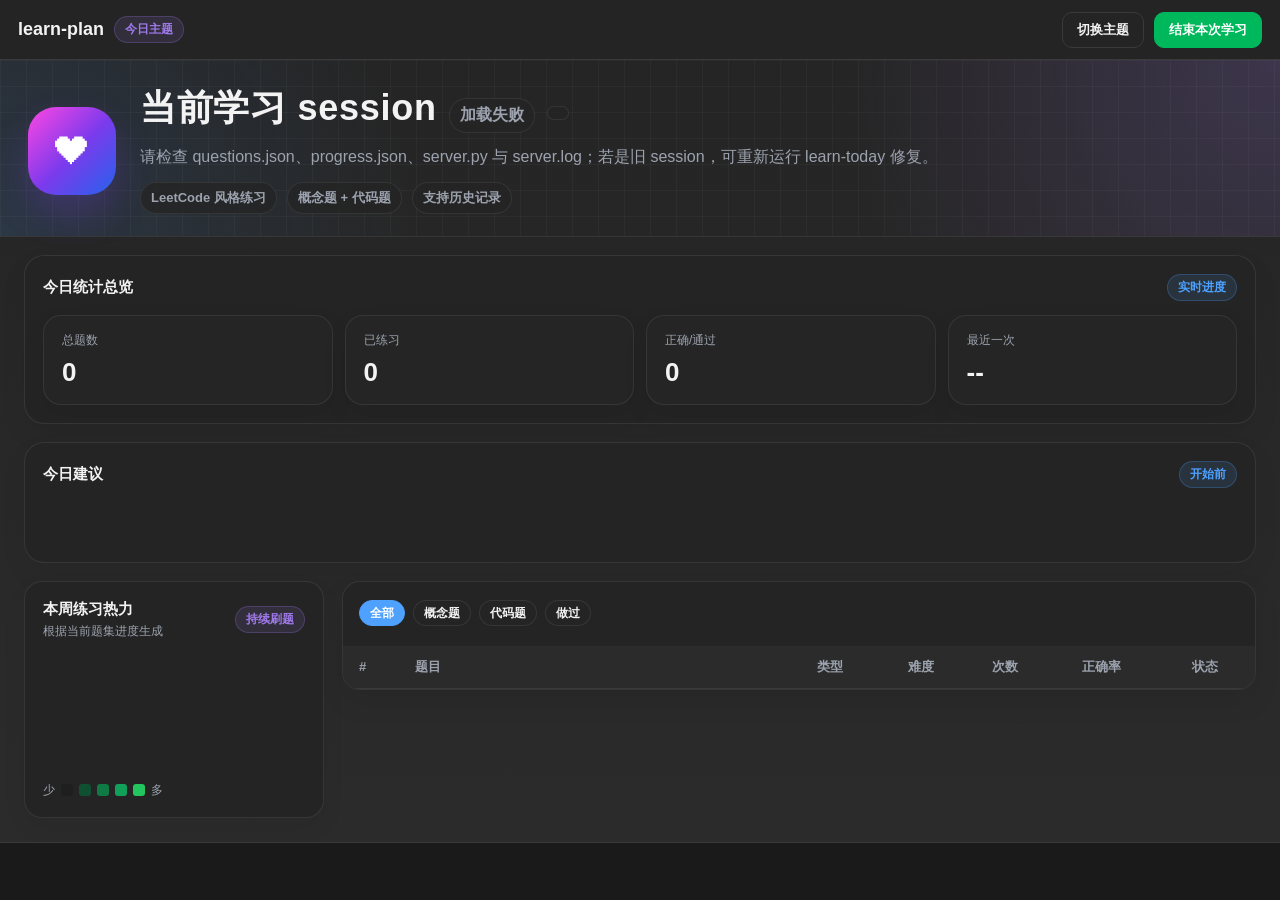
==== learn-plan/templates/题集模板.html @ 3961b4cf "Restructure the repository into a complete multi-skill Claude Code workflow. Bundle the wrapper skil" ====
<!DOCTYPE html>
<html lang="zh-CN">
<head>
  <meta charset="UTF-8" />
  <meta name="viewport" content="width=device-width, initial-scale=1.0" />
  <title>题集</title>
  <style>
    :root {
      --bg: #1a1a1a;
      --surface: #242424;
      --surface-2: #2c2c2c;
      --surface-3: #1f1f1f;
      --border: #3a3a3a;
      --text: #f3f3f3;
      --muted: #9ca3af;
      --green: #00b85c;
      --red: #ff5f56;
      --orange: #ffb020;
      --blue: #4ea1ff;
      --purple: #9f7aea;
      --shadow: 0 12px 32px rgba(0,0,0,.35);
      --mono-bg: #1e1e1e;
      --mono-fg: #e5e7eb;
      --code-keyword: #c586c0;
      --code-func: #dcdcaa;
      --code-name: #9cdcfe;
      --code-string: #ce9178;
      --code-comment: #6a9955;
      --code-number: #b5cea8;
      --code-operator: #d4d4d4;
      --code-line: #858585;
    }

    body.light {
      --bg: #f7f1df;
      --surface: #fffaf0;
      --surface-2: #fdf7e8;
      --surface-3: #f5edd8;
      --border: #decfa7;
      --text: #2b2b2b;
      --muted: #7c7668;
      --green: #0f9d58;
      --red: #d84a3a;
      --orange: #c98500;
      --blue: #2563eb;
      --purple: #7c3aed;
      --shadow: 0 12px 28px rgba(76, 61, 30, .12);
      --mono-bg: #fffdf6;
      --mono-fg: #2d2d2d;
      --code-keyword: #7c3aed;
      --code-func: #b45309;
      --code-name: #2563eb;
      --code-string: #b45309;
      --code-comment: #6b7280;
      --code-number: #047857;
      --code-operator: #374151;
      --code-line: #9ca3af;
    }

    * { box-sizing: border-box; }
    html, body { height: 100%; }
    body {
      margin: 0;
      font-family: Inter, -apple-system, BlinkMacSystemFont, "Segoe UI", Roboto, "PingFang SC", "Microsoft YaHei", sans-serif;
      background: var(--bg);
      color: var(--text);
    }

    .hidden { display: none !important; }
    .muted { color: var(--muted); }
    .strong { font-weight: 800; }

    .topbar {
      height: 60px;
      display: flex;
      align-items: center;
      justify-content: space-between;
      gap: 12px;
      padding: 0 18px;
      background: var(--surface);
      border-bottom: 1px solid var(--border);
      position: sticky;
      top: 0;
      z-index: 20;
    }

    .top-left, .top-right { display: flex; align-items: center; gap: 10px; }
    .brand { font-size: 18px; font-weight: 800; }

    .btn {
      border: 1px solid var(--border);
      background: var(--surface-2);
      color: var(--text);
      border-radius: 10px;
      padding: 8px 14px;
      cursor: pointer;
      font-weight: 700;
      transition: .2s ease;
    }
    .btn:hover { transform: translateY(-1px); }
    .btn.primary { background: var(--green); border-color: var(--green); color: #fff; }
    .btn.ghost { background: transparent; }
    .btn.small { padding: 6px 10px; font-size: 12px; }

    .badge {
      display: inline-flex;
      align-items: center;
      gap: 6px;
      padding: 4px 10px;
      border-radius: 999px;
      font-size: 12px;
      font-weight: 700;
      border: 1px solid transparent;
      white-space: nowrap;
    }
    .badge.green { background: rgba(0,184,92,.12); color: var(--green); border-color: rgba(0,184,92,.25); }
    .badge.red { background: rgba(255,95,86,.12); color: var(--red); border-color: rgba(255,95,86,.25); }
    .badge.orange { background: rgba(255,176,32,.12); color: var(--orange); border-color: rgba(255,176,32,.25); }
    .badge.blue { background: rgba(78,161,255,.12); color: var(--blue); border-color: rgba(78,161,255,.25); }
    .badge.purple { background: rgba(159,122,234,.12); color: var(--purple); border-color: rgba(159,122,234,.25); }

    #app {
      height: calc(100% - 60px);
      min-height: 720px;
    }

    .page {
      height: 100%;
      display: none;
    }
    .page.active { display: block; }

    .dashboard-layout {
      display: grid;
      grid-template-columns: 340px 1fr;
      height: 100%;
    }

    .sidebar {
      border-right: 1px solid var(--border);
      background: var(--surface-2);
      display: flex;
      flex-direction: column;
      min-height: 0;
      height: 100%;
      overflow: hidden;
    }

    .sidebar-head {
      padding: 14px;
      border-bottom: 1px solid var(--border);
      display: grid;
      gap: 10px;
      flex-shrink: 0;
    }

    .sidebar-actions {
      display: flex;
      gap: 8px;
      flex-wrap: wrap;
      align-items: center;
    }

    .sidebar-home-btn {
      width: 100%;
      justify-content: center;
      border-radius: 12px;
      padding: 10px 14px;
    }


    .topic-title {
      font-size: 20px;
      font-weight: 800;
      margin: 0;
    }

    .filter-row {
      display: flex;
      flex-wrap: wrap;
      gap: 8px;
    }

    .mini-chip {
      padding: 6px 10px;
      border-radius: 999px;
      border: 1px solid color-mix(in srgb, var(--border) 88%, transparent);
      background: color-mix(in srgb, var(--surface) 94%, var(--surface-2) 6%);
      color: var(--text);
      font-size: 12px;
      font-weight: 700;
      cursor: pointer;
      display: inline-flex;
      align-items: center;
      justify-content: center;
      line-height: 1;
      white-space: nowrap;
    }

    .mini-chip.active {
      background: var(--blue);
      border-color: var(--blue);
      color: #fff;
    }

    .mini-chip.diff-easy {
      background: rgba(0,184,92,.12);
      border-color: rgba(0,184,92,.25);
      color: var(--green);
    }

    .mini-chip.diff-medium {
      background: rgba(255,176,32,.12);
      border-color: rgba(255,176,32,.25);
      color: var(--orange);
    }

    .mini-chip.diff-hard {
      background: rgba(255,95,86,.12);
      border-color: rgba(255,95,86,.25);
      color: var(--red);
    }

    .mini-chip.tag-neutral {
      background: color-mix(in srgb, var(--surface-2) 90%, transparent);
      border-color: color-mix(in srgb, var(--border) 82%, transparent);
      color: var(--muted);
    }

    .mini-chip.tag-accent {
      background: rgba(159,122,234,.12);
      border-color: rgba(159,122,234,.24);
      color: var(--purple);
    }

    .question-list {
      flex: 1 1 auto;
      min-height: 0;
      overflow: auto;
      padding: 10px;
      display: flex;
      flex-direction: column;
      gap: 8px;
      overscroll-behavior: contain;
    }

    .q-item {
      padding: 12px;
      border-radius: 14px;
      border: 1px solid var(--border);
      background: var(--surface);
      display: grid;
      gap: 8px;
      cursor: pointer;
    }

    .q-item.active {
      outline: 2px solid rgba(78,161,255,.35);
      border-color: rgba(78,161,255,.35);
    }

    .q-top {
      display: flex;
      justify-content: space-between;
      gap: 10px;
      align-items: center;
    }

    .q-title { font-size: 14px; font-weight: 800; }
    .q-meta { display: flex; flex-wrap: wrap; gap: 8px; color: var(--muted); font-size: 12px; }
    .q-tags { display: flex; gap: 6px; flex-wrap: wrap; }

    .dashboard-main {
      display: flex;
      flex-direction: column;
      min-width: 0;
      min-height: 0;
      overflow: auto;
      background: var(--surface-3);
    }

    .summary-banner {
      padding: 0;
      border-bottom: 1px solid var(--border);
      background: linear-gradient(180deg, color-mix(in srgb, var(--surface) 92%, var(--surface-2) 8%) 0%, color-mix(in srgb, var(--surface-2) 96%, transparent) 100%);
      overflow: hidden;
    }

    .hero-banner {
      padding: 28px 28px 22px;
      display: flex;
      align-items: center;
      gap: 24px;
      background-image:
        linear-gradient(rgba(255,255,255,0.03) 1px, transparent 1px),
        linear-gradient(90deg, rgba(255,255,255,0.03) 1px, transparent 1px),
        radial-gradient(circle at top right, rgba(159,122,234,.20), transparent 34%),
        radial-gradient(circle at bottom left, rgba(78,161,255,.14), transparent 32%);
      background-size: 26px 26px, 26px 26px, auto, auto;
      border-bottom: 1px solid color-mix(in srgb, var(--border) 82%, transparent);
    }

    .hero-icon {
      width: 88px;
      height: 88px;
      border-radius: 28px;
      display: grid;
      place-items: center;
      flex-shrink: 0;
      font-size: 34px;
      color: #fff;
      background: linear-gradient(135deg, #ff47e2 0%, #7c3aed 52%, #2563eb 100%);
      box-shadow: 0 18px 36px rgba(124,58,237,.24);
    }

    .hero-copy {
      flex: 1;
      min-width: 0;
      display: grid;
      gap: 10px;
    }

    .hero-heading-row {
      display: flex;
      align-items: baseline;
      gap: 12px;
      flex-wrap: wrap;
    }

    .hero-heading-row h2 {
      margin: 0;
      font-size: clamp(28px, 3vw, 36px);
      line-height: 1.12;
      letter-spacing: .02em;
    }

    .hero-meta {
      display: flex;
      flex-wrap: wrap;
      gap: 10px;
      align-items: center;
      color: var(--muted);
      font-size: 13px;
    }

    .hero-meta-pill {
      display: inline-flex;
      align-items: center;
      gap: 6px;
      padding: 6px 10px;
      border-radius: 999px;
      background: color-mix(in srgb, var(--surface) 78%, transparent);
      border: 1px solid color-mix(in srgb, var(--border) 78%, transparent);
      color: var(--muted);
      font-weight: 700;
    }

    .hero-subtitle {
      margin: 0;
      color: var(--muted);
      line-height: 1.8;
      max-width: 860px;
    }

    .summary-stats-shell {
      margin: 18px 24px 0;
      border: 1px solid color-mix(in srgb, var(--border) 88%, transparent);
      border-radius: 20px;
      background: color-mix(in srgb, var(--surface) 95%, var(--surface-2) 5%);
      padding: 18px;
      box-shadow: 0 12px 28px rgba(0,0,0,.06);
    }

    .summary-shell-title {
      display: flex;
      justify-content: space-between;
      align-items: center;
      gap: 10px;
      margin-bottom: 14px;
    }

    .summary-stats {
      display: grid;
      grid-template-columns: repeat(4, minmax(150px, 1fr));
      gap: 12px;
      padding: 0;
    }

    .dashboard-advice-row {
      margin: 18px 24px 0;
      border: 1px solid color-mix(in srgb, var(--border) 88%, transparent);
      border-radius: 20px;
      background: color-mix(in srgb, var(--surface) 95%, var(--surface-2) 5%);
      padding: 18px;
      box-shadow: 0 12px 28px rgba(0,0,0,.06);
      display: grid;
      gap: 12px;
    }

    .summary-card {
      min-width: 0;
      padding: 16px 18px;
      border-radius: 18px;
      border: 1px solid color-mix(in srgb, var(--border) 85%, transparent);
      background: color-mix(in srgb, var(--surface) 88%, var(--surface-2) 12%);
      box-shadow: 0 10px 24px rgba(0,0,0,.08);
    }

    .summary-card .label { color: var(--muted); font-size: 12px; }
    .summary-card .num { font-size: 26px; font-weight: 900; margin-top: 8px; }

    .dashboard-bottom {
      display: grid;
      grid-template-columns: minmax(240px, 300px) minmax(0, 1fr);
      gap: 18px;
      padding: 18px 24px 24px;
      min-height: 0;
      flex: 1;
      align-items: start;
    }

    .dashboard-side-panel {
      display: grid;
      gap: 16px;
      align-content: start;
      min-height: 0;
      position: sticky;
      top: 18px;
    }

    .dashboard-heat-card,
    .dashboard-note-card {
      border: 1px solid color-mix(in srgb, var(--border) 88%, transparent);
      border-radius: 18px;
      background: color-mix(in srgb, var(--surface) 94%, var(--surface-2) 6%);
      padding: 18px;
      box-shadow: 0 10px 24px rgba(0,0,0,.06);
    }

    .heat-card-head {
      display: flex;
      justify-content: space-between;
      align-items: center;
      gap: 10px;
      margin-bottom: 14px;
    }

    .heat-card-title {
      font-size: 15px;
      font-weight: 800;
      margin: 0;
    }

    .heatmap-grid {
      display: grid;
      grid-template-rows: repeat(7, 12px);
      grid-auto-flow: column;
      gap: 5px;
      justify-content: start;
    }

    .heat-cell {
      width: 12px;
      height: 12px;
      border-radius: 3px;
      background: color-mix(in srgb, var(--surface-3) 92%, transparent);
    }

    .heat-cell.l1 { background: #114f33; }
    .heat-cell.l2 { background: #0f7a43; }
    .heat-cell.l3 { background: #11a05a; }
    .heat-cell.l4 { background: #22c55e; }

    .heatmap-legend {
      display: flex;
      align-items: center;
      gap: 6px;
      color: var(--muted);
      font-size: 12px;
      margin-top: 14px;
      flex-wrap: wrap;
    }

    .dashboard-note-card ul {
      margin: 0;
      padding-left: 18px;
      display: grid;
      gap: 8px;
      color: color-mix(in srgb, var(--text) 92%, var(--muted));
      line-height: 1.7;
    }

    .dashboard-table-wrap {
      border: 1px solid color-mix(in srgb, var(--border) 88%, transparent);
      border-radius: 18px;
      overflow: auto;
      background: color-mix(in srgb, var(--surface) 96%, var(--surface-2) 4%);
      box-shadow: 0 12px 28px rgba(0,0,0,.08);
      min-height: 0;
      max-height: 100%;
    }

    .dashboard-table {
      width: 100%;
      border-collapse: collapse;
      min-width: 760px;
    }

    .dashboard-table thead tr {
      border-bottom: 1px solid var(--border);
      background: color-mix(in srgb, var(--surface-2) 94%, transparent);
      position: sticky;
      top: 0;
      z-index: 1;
    }

    .dashboard-table th {
      text-align: left;
      padding: 12px 16px;
      font-weight: 700;
      color: var(--muted);
      font-size: 13px;
      white-space: nowrap;
    }

    .dashboard-table td {
      padding: 14px 16px;
      border-bottom: 1px solid color-mix(in srgb, var(--border) 88%, transparent);
      vertical-align: middle;
    }

    .dashboard-table tr:last-child td {
      border-bottom: none;
    }

    .dashboard-table .col-center {
      text-align: center;
    }

    .dashboard-title-cell {
      display: grid;
      gap: 6px;
      min-width: 0;
    }

    .dashboard-title-main {
      font-weight: 700;
      overflow: hidden;
      text-overflow: ellipsis;
      white-space: nowrap;
    }

    .dashboard-title-sub {
      color: var(--muted);
      font-size: 12px;
      overflow: hidden;
      text-overflow: ellipsis;
      white-space: nowrap;
    }

    .welcome-panel {
      display: none;
    }

    .panel {
      border: 1px solid var(--border);
      border-radius: 18px;
      background: var(--surface);
      padding: 18px;
      overflow: auto;
    }

    .panel h3 { margin-top: 0; }

    .problem-page {
      display: grid;
      grid-template-columns: 320px 1fr;
      height: 100%;
      min-height: 0;
      overflow: hidden;
    }

    .problem-main {
      display: flex;
      flex-direction: column;
      min-width: 0;
      min-height: 0;
      overflow: auto;
      background: linear-gradient(180deg, color-mix(in srgb, var(--surface-3) 88%, var(--surface) 12%) 0%, var(--surface-3) 100%);
    }

    .problem-topbar {
      display: flex;
      justify-content: space-between;
      align-items: center;
      gap: 16px;
      padding: 12px 18px 0;
      background: color-mix(in srgb, var(--surface-2) 94%, transparent);
      border-bottom: 1px solid var(--border);
      position: sticky;
      top: 0;
      z-index: 16;
      backdrop-filter: blur(10px);
    }

    .problem-topbar .tabs {
      flex: 1;
      padding: 0;
      border-bottom: none;
      background: transparent;
      gap: 8px;
    }

    .page-back-btn {
      display: none;
      align-items: center;
      gap: 6px;
      white-space: nowrap;
      margin-bottom: 10px;
      border-radius: 12px;
      padding: 9px 14px;
    }

    .tabs {
      display: flex;
      gap: 8px;
      padding: 10px 12px 0;
      background: var(--surface-2);
      border-bottom: 1px solid var(--border);
    }

    .tab {
      padding: 10px 14px;
      border-top-left-radius: 12px;
      border-top-right-radius: 12px;
      color: var(--muted);
      cursor: pointer;
      font-weight: 700;
      transition: color .18s ease, background .18s ease, border-color .18s ease;
    }

    .tab.active {
      background: var(--surface);
      color: var(--text);
      border: 1px solid var(--border);
      border-bottom-color: transparent;
    }

    .problem-header {
      padding: 14px 18px;
      border-bottom: 1px solid var(--border);
      background: color-mix(in srgb, var(--surface-2) 94%, transparent);
      box-shadow: inset 0 -1px 0 rgba(255,255,255,.02);
      position: sticky;
      top: 58px;
      z-index: 12;
      overflow: hidden;
    }

    .problem-header::after {
      content: '';
      position: absolute;
      inset: auto -120px -120px auto;
      width: 260px;
      height: 260px;
      border-radius: 50%;
      background: radial-gradient(circle, color-mix(in srgb, var(--blue) 18%, transparent) 0%, transparent 68%);
      pointer-events: none;
    }

    .problem-header h2 {
      margin: 0 0 10px;
      font-size: clamp(24px, 2vw, 30px);
      line-height: 1.28;
      overflow-wrap: anywhere;
    }

    .problem-header p,
    .problem-header li { color: color-mix(in srgb, var(--text) 88%, var(--muted)); line-height: 1.75; }

    .problem-split {
      display: grid;
      grid-template-columns: minmax(420px, 1.18fr) minmax(320px, .82fr);
      min-height: 0;
      flex: 0 0 auto;
      background: transparent;
      gap: 0;
      align-items: start;
    }

    .problem-left {
      border-right: 1px solid var(--border);
      background: color-mix(in srgb, var(--surface) 96%, var(--surface-2) 4%);
      padding: 0;
      overflow: visible;
      min-width: 0;
    }

    .problem-left-scroll {
      padding: 26px clamp(20px, 2.2vw, 30px) 32px;
      max-width: 880px;
      margin: 0 auto;
    }

    .problem-right {
      display: flex;
      flex-direction: column;
      background: var(--mono-bg);
      min-width: 0;
      min-height: 0;
      border-left: 1px solid color-mix(in srgb, var(--border) 75%, transparent);
      overflow: hidden;
      align-self: start;
    }

    .problem-title-block {
      display: grid;
      gap: 12px;
      margin-bottom: 24px;
    }

    .problem-title-meta {
      display: flex;
      flex-wrap: wrap;
      gap: 8px;
      align-items: center;
      color: var(--muted);
      font-size: 13px;
    }

    .problem-inline-stats {
      display: flex;
      flex-wrap: wrap;
      gap: 10px;
      margin-top: 4px;
      position: relative;
      z-index: 1;
    }

    .problem-inline-actions {
      display: flex;
      gap: 8px;
      flex-wrap: wrap;
      justify-content: flex-end;
      position: relative;
      z-index: 1;
    }

    .problem-header-layout {
      display: grid;
      grid-template-columns: minmax(0, 1fr) auto;
      gap: 16px;
      align-items: flex-start;
      position: relative;
      z-index: 1;
    }

    .problem-header-main {
      min-width: 0;
      display: grid;
      gap: 10px;
    }

    .problem-header-side {
      display: grid;
      gap: 12px;
      justify-items: end;
    }

    .problem-inline-stat {
      border: 1px solid color-mix(in srgb, var(--border) 84%, transparent);
      border-radius: 999px;
      padding: 8px 13px;
      background: color-mix(in srgb, var(--surface) 86%, var(--surface-2) 14%);
      color: var(--muted);
      font-size: 12px;
      font-weight: 700;
      box-shadow: 0 8px 18px rgba(0,0,0,.07);
      backdrop-filter: blur(6px);
    }

    .problem-panel-tabs {
      display: flex;
      gap: 10px;
      margin-bottom: 18px;
      padding-bottom: 12px;
      border-bottom: 1px solid color-mix(in srgb, var(--border) 80%, transparent);
      position: sticky;
      top: 0;
      z-index: 5;
      background: color-mix(in srgb, var(--surface) 96%, transparent);
      backdrop-filter: blur(8px);
    }

    .problem-panel-tab {
      border: 1px solid var(--border);
      background: transparent;
      color: var(--muted);
      border-radius: 999px;
      padding: 8px 12px;
      cursor: pointer;
      font-weight: 700;
      transition: all .18s ease;
    }

    .problem-panel-tab.active {
      color: var(--text);
      border-color: color-mix(in srgb, var(--blue) 70%, var(--border) 30%);
      background: color-mix(in srgb, var(--blue) 10%, transparent);
    }

    .problem-section-title {
      font-size: 12px;
      font-weight: 800;
      color: var(--muted);
      letter-spacing: .08em;
      text-transform: uppercase;
      margin-bottom: 10px;
    }

    .problem-content-block {
      margin-bottom: 18px;
      line-height: 1.8;
      color: color-mix(in srgb, var(--text) 90%, var(--muted));
      font-size: 15px;
    }

    .problem-body-copy {
      line-height: 1.9;
      color: color-mix(in srgb, var(--text) 94%, var(--muted));
      font-size: 15px;
      margin-bottom: 22px;
    }

    .problem-card-soft,
    .example-block {
      border: 1px solid color-mix(in srgb, var(--border) 88%, transparent);
      border-radius: 20px;
      background: linear-gradient(180deg, color-mix(in srgb, var(--surface-2) 92%, transparent) 0%, color-mix(in srgb, var(--surface) 94%, var(--surface-2) 6%) 100%);
      padding: 16px 18px;
      margin-bottom: 14px;
      box-shadow: 0 16px 34px rgba(0,0,0,.08);
    }

    .signature-box {
      font-family: ui-monospace, SFMono-Regular, Menlo, Monaco, Consolas, monospace;
      font-size: 14px;
      padding: 13px 15px;
      border-radius: 14px;
      background: color-mix(in srgb, var(--mono-bg) 94%, var(--surface) 6%);
      border: 1px solid var(--border);
      color: var(--mono-fg);
      overflow: auto;
      white-space: pre-wrap;
      word-break: break-word;
      margin-bottom: 18px;
    }

    .editor-toolbar {
      min-height: 58px;
      display: flex;
      align-items: center;
      justify-content: space-between;
      padding: 0 18px;
      border-bottom: 1px solid var(--border);
      background: linear-gradient(180deg, color-mix(in srgb, var(--surface-3) 86%, var(--mono-bg) 14%) 0%, color-mix(in srgb, var(--mono-bg) 96%, transparent) 100%);
      gap: 12px;
      box-shadow: inset 0 -1px 0 rgba(255,255,255,.02);
    }

    .editor-shell {
      flex: 1;
      min-height: 0;
      overflow: hidden;
      position: relative;
      background: linear-gradient(180deg, color-mix(in srgb, var(--mono-bg) 98%, transparent) 0%, color-mix(in srgb, var(--surface) 10%, var(--mono-bg) 90%) 100%);
    }

    .editor-grid {
      display: grid;
      grid-template-columns: 1fr;
      min-height: 100%;
      height: 100%;
      font-family: ui-monospace, SFMono-Regular, Menlo, Monaco, Consolas, monospace;
      font-size: 15px;
      line-height: 1.7;
    }

    .editor-code-wrap {
      position: relative;
      min-width: 0;
      min-height: 100%;
      height: 100%;
      overflow: hidden;
      border-radius: 0 0 18px 18px;
      box-shadow: inset 0 1px 0 rgba(255,255,255,.02);
    }

    .editor-code-wrap .monaco-editor,
    .editor-code-wrap .overflow-guard,
    .editor-code-wrap .margin,
    .editor-code-wrap .monaco-scrollable-element {
      border-radius: 0 0 18px 18px;
    }

    .editor-monaco {
      width: 100%;
      height: 100%;
      min-height: clamp(460px, 56vh, 780px);
      border-radius: 0 0 18px 18px;
    }

    .legacy-line-numbers {
      padding: 18px 8px 18px 0;
      text-align: right;
      color: var(--code-line);
      border-right: 1px solid var(--border);
      background: color-mix(in srgb, var(--mono-bg) 96%, #000 4%);
      user-select: none;
      white-space: pre;
    }

    .editor-highlight {
      position: absolute;
      inset: 0;
      margin: 0;
      padding: 18px 16px 24px;
      overflow: auto;
      pointer-events: none;
      white-space: pre-wrap;
      word-break: break-word;
      font-family: inherit;
      font-size: inherit;
      line-height: 1.65;
      color: var(--mono-fg);
      background: transparent;
    }

    .editor-highlight .kw { color: var(--code-keyword); }
    .editor-highlight .fn { color: var(--code-func); }
    .editor-highlight .str { color: var(--code-string); }
    .editor-highlight .comment { color: var(--code-comment); }
    .editor-highlight .num { color: var(--code-number); }

    .editor-textarea {
      position: relative;
      z-index: 1;
      background: transparent;
      border: none;
      outline: none;
      resize: none;
      width: 100%;
      height: 100%;
      min-height: clamp(460px, 56vh, 780px);
      font-family: inherit;
      font-size: inherit;
      color: var(--mono-fg);
      caret-color: var(--mono-fg);
      line-height: 1.65;
      padding: 18px 16px 24px;
      tab-size: 4;
    }

    .editor-textarea::selection {
      background: rgba(78,161,255,.28);
    }

    .workspace-bottom-panel {
      border-top: 1px solid var(--border);
      background: linear-gradient(180deg, color-mix(in srgb, var(--surface-3) 94%, var(--surface) 6%) 0%, color-mix(in srgb, var(--surface) 92%, var(--surface-2) 8%) 100%);
      min-height: 220px;
      display: flex;
      flex-direction: column;
    }

    .workspace-status-bar {
      display: flex;
      justify-content: space-between;
      align-items: center;
      gap: 12px;
      padding: 12px 18px;
      border-bottom: 1px solid var(--border);
      background: color-mix(in srgb, var(--surface-3) 84%, var(--surface) 16%);
      backdrop-filter: blur(6px);
    }

    .result-panel {
      min-height: 180px;
      display: grid;
      grid-template-columns: 1fr;
      background: transparent;
      flex: 1;
    }

    .result-col {
      padding: 18px 18px 20px;
      overflow: auto;
      border-right: none;
    }

    .console-block {
      border: 1px solid color-mix(in srgb, var(--border) 88%, transparent);
      border-radius: 18px;
      background: linear-gradient(180deg, color-mix(in srgb, var(--mono-bg) 94%, transparent) 0%, color-mix(in srgb, var(--surface-3) 72%, var(--mono-bg) 28%) 100%);
      padding: 14px 16px;
      display: grid;
      gap: 12px;
      box-shadow: inset 0 1px 0 rgba(255,255,255,.03), 0 12px 28px rgba(0,0,0,.12);
    }

    .console-row {
      display: flex;
      align-items: center;
      justify-content: space-between;
      gap: 12px;
      flex-wrap: wrap;
    }

    .console-log {
      font-family: ui-monospace, SFMono-Regular, Menlo, Monaco, Consolas, monospace;
      font-size: 13px;
      line-height: 1.7;
      color: color-mix(in srgb, var(--mono-fg) 92%, var(--muted));
      white-space: pre-wrap;
      word-break: break-word;
    }

    .console-grid {
      display: grid;
      grid-template-columns: repeat(auto-fit, minmax(140px, 1fr));
      gap: 10px;
    }

    .console-metric {
      border: 1px solid color-mix(in srgb, var(--border) 72%, transparent);
      border-radius: 14px;
      padding: 10px 12px;
      background: color-mix(in srgb, var(--surface-3) 70%, transparent);
    }

    .console-metric .label {
      color: var(--muted);
      font-size: 12px;
      margin-bottom: 4px;
    }

    .console-metric .value {
      color: var(--text);
      font-weight: 800;
      font-size: 16px;
    }

    .console-list {
      display: grid;
      gap: 10px;
    }

    .console-list-item {
      border: 1px solid color-mix(in srgb, var(--border) 76%, transparent);
      border-radius: 14px;
      padding: 12px 14px;
      background: color-mix(in srgb, var(--surface-3) 72%, transparent);
      display: grid;
      gap: 6px;
    }

    .concept-shell {
      padding: 20px clamp(16px, 1.9vw, 26px) 24px;
      max-width: 100%;
      margin: 0;
      display: grid;
      gap: 16px;
    }

    .concept-options {
      display: grid;
      gap: 14px;
    }

    .concept-option-card {
      display: flex;
      gap: 14px;
      align-items: flex-start;
      cursor: pointer;
      transition: border-color .18s ease, background .18s ease, transform .18s ease, box-shadow .18s ease;
      border: 1px solid color-mix(in srgb, var(--border) 88%, transparent);
      border-radius: 16px;
      padding: 16px 18px;
      background: color-mix(in srgb, var(--surface) 96%, var(--surface-2) 4%);
      box-shadow: 0 10px 24px rgba(0,0,0,.06);
      overflow-wrap: anywhere;
    }

    .concept-option-card:hover {
      border-color: color-mix(in srgb, var(--blue) 45%, var(--border) 55%);
      background: color-mix(in srgb, var(--blue) 6%, var(--surface) 94%);
      transform: translateY(-1px);
    }

    .concept-option-card.selected {
      border-color: color-mix(in srgb, var(--blue) 70%, var(--border) 30%);
      background: color-mix(in srgb, var(--blue) 10%, var(--surface) 90%);
      box-shadow: 0 12px 28px rgba(78,161,255,.12);
    }

    .concept-option-mark {
      width: 34px;
      height: 34px;
      border-radius: 50%;
      border: 2px solid var(--border);
      display: grid;
      place-items: center;
      flex-shrink: 0;
      font-weight: 800;
      background: color-mix(in srgb, var(--surface-2) 84%, transparent);
    }

    .concept-option-card.selected .concept-option-mark {
      border-color: color-mix(in srgb, var(--blue) 75%, transparent);
      color: var(--blue);
      background: color-mix(in srgb, var(--blue) 12%, transparent);
    }

    .concept-option-copy {
      display: grid;
      gap: 4px;
      line-height: 1.78;
      flex: 1;
      min-width: 0;
      word-break: break-word;
      overflow-wrap: anywhere;
    }

    .concept-actions {
      display: flex;
      gap: 10px;
      flex-wrap: wrap;
      align-items: center;
      margin-top: 4px;
    }

    .concept-meta-grid {
      display: grid;
      gap: 12px;
    }

    .concept-summary-grid {
      display: grid;
      grid-template-columns: repeat(auto-fit, minmax(150px, 1fr));
      gap: 12px;
    }

    .concept-summary-card {
      border: 1px solid color-mix(in srgb, var(--border) 88%, transparent);
      border-radius: 16px;
      background: color-mix(in srgb, var(--surface-2) 88%, transparent);
      padding: 14px 16px;
      min-height: 104px;
      display: grid;
      align-content: center;
      gap: 6px;
      box-shadow: 0 10px 24px rgba(0,0,0,.06);
    }

    .concept-summary-grid.compact {
      grid-template-columns: 1fr;
      gap: 8px;
    }

    .concept-summary-grid.compact .concept-summary-card {
      min-height: 0;
      padding: 10px 12px;
      gap: 3px;
    }

    .concept-summary-grid.compact .concept-summary-card .value {
      font-size: 22px;
      font-weight: 800;
      line-height: 1.1;
    }

    .concept-history-panel {
      border: 1px solid color-mix(in srgb, var(--border) 88%, transparent);
      border-radius: 16px;
      background: color-mix(in srgb, var(--surface) 96%, var(--surface-2) 4%);
      padding: 12px;
      display: grid;
      gap: 8px;
      min-height: 0;
    }

    .concept-history-preview {
      display: grid;
      gap: 6px;
    }

    .concept-explanation-card {
      border: 1px solid color-mix(in srgb, var(--border) 88%, transparent);
      border-radius: 18px;
      background: linear-gradient(180deg, color-mix(in srgb, var(--surface) 97%, var(--surface-2) 3%) 0%, color-mix(in srgb, var(--surface-2) 90%, transparent) 100%);
      padding: 16px 18px;
      line-height: 1.85;
      display: grid;
      gap: 10px;
      box-shadow: 0 12px 30px rgba(0,0,0,.05);
    }

    .concept-explanation-card.hidden {
      display: none;
    }

    .feedback-overlay {
      position: fixed;
      inset: 0;
      background: rgba(7, 10, 18, 0.48);
      backdrop-filter: blur(10px);
      display: none;
      align-items: center;
      justify-content: center;
      z-index: 200;
      padding: 24px;
    }

    .feedback-overlay.show {
      display: flex;
    }

    .feedback-modal {
      width: min(520px, 100%);
      border-radius: 24px;
      border: 1px solid color-mix(in srgb, var(--border) 84%, transparent);
      background: color-mix(in srgb, var(--surface) 96%, var(--surface-2) 4%);
      box-shadow: 0 24px 64px rgba(0,0,0,.22);
      padding: 24px 22px 22px;
      position: relative;
      overflow: hidden;
      display: grid;
      gap: 14px;
    }

    .feedback-modal.success::before,
    .feedback-modal.success::after {
      content: '';
      position: absolute;
      top: -16px;
      width: 140px;
      height: 140px;
      background: conic-gradient(from 90deg, #f59e0b, #ef4444, #8b5cf6, #22c55e, #06b6d4, #f59e0b);
      opacity: .18;
      filter: blur(2px);
      transform: rotate(18deg);
    }

    .feedback-modal.success::before { left: -40px; }
    .feedback-modal.success::after { right: -40px; }

    .feedback-badge {
      justify-self: start;
      padding: 6px 12px;
      border-radius: 999px;
      font-weight: 800;
      font-size: 12px;
    }

    .feedback-title {
      font-size: 28px;
      font-weight: 900;
      line-height: 1.15;
      margin: 0;
    }

    .feedback-copy {
      color: var(--muted);
      line-height: 1.8;
      margin: 0;
    }

    .feedback-actions {
      display: flex;
      gap: 10px;
      flex-wrap: wrap;
      justify-content: flex-end;
      margin-top: 6px;
    }

    .concept-history-list {
      display: grid;
      gap: 10px;
      max-height: 280px;
      overflow: auto;
      padding-right: 2px;
    }

    .difficulty-label {
      font-weight: 800;
    }

    .difficulty-label.diff-easy { color: var(--green); }
    .difficulty-label.diff-medium { color: var(--orange); }
    .difficulty-label.diff-hard { color: var(--red); }
    .difficulty-label.diff-neutral { color: var(--muted); }

    .problem-inline-stat.diff-easy {
      color: var(--green);
      border-color: rgba(0,184,92,.24);
      background: rgba(0,184,92,.1);
    }

    .problem-inline-stat.diff-medium {
      color: var(--orange);
      border-color: rgba(255,176,32,.24);
      background: rgba(255,176,32,.1);
    }

    .problem-inline-stat.diff-hard {
      color: var(--red);
      border-color: rgba(255,95,86,.24);
      background: rgba(255,95,86,.1);
    }

    .problem-inline-stat.diff-neutral {
      color: var(--muted);
    }

    .problem-tag-row {
      display: flex;
      gap: 8px;
      flex-wrap: wrap;
      margin-top: 10px;
    }

    .problem-inline-subtitle {
      margin: 0;
      color: var(--muted);
      line-height: 1.75;
      font-size: 14px;
    }

    .problem-footer-note {
      padding: 12px 18px;
      border-top: 1px solid var(--border);
      color: var(--muted);
      background: color-mix(in srgb, var(--surface-2) 96%, transparent);
      font-size: 13px;
      position: sticky;
      bottom: 0;
      z-index: 8;
      backdrop-filter: blur(10px);
    }

    .history-page {
      display: grid;
      grid-template-columns: minmax(340px, 420px) 1fr;
      height: 100%;
    }

    .history-list {
      border-right: 1px solid var(--border);
      background: var(--surface);
      display: flex;
      flex-direction: column;
      min-height: 0;
    }

    .history-head {
      padding: 14px 16px;
      border-bottom: 1px solid var(--border);
      display: flex;
      flex-wrap: wrap;
      gap: 8px;
      background: color-mix(in srgb, var(--surface-2) 92%, transparent);
      position: sticky;
      top: 0;
      z-index: 12;
      backdrop-filter: blur(10px);
    }

    .history-back-btn {
      width: auto;
      min-width: 124px;
      margin-right: auto;
    }

    .records {
      padding: 10px;
      display: flex;
      flex-direction: column;
      gap: 10px;
      overflow: auto;
      flex: 1;
    }

    .record {
      border: 1px solid var(--border);
      border-radius: 16px;
      padding: 14px;
      background: color-mix(in srgb, var(--surface-2) 90%, transparent);
      display: grid;
      gap: 8px;
      cursor: pointer;
      transition: border-color .18s ease, transform .18s ease, box-shadow .18s ease;
    }

    .record.active,
    .record:hover {
      outline: none;
      border-color: rgba(78,161,255,.35);
      box-shadow: 0 12px 24px rgba(0,0,0,.08);
      transform: translateY(-1px);
    }

    .record-top {
      display: flex;
      align-items: center;
      justify-content: space-between;
      gap: 10px;
      flex-wrap: wrap;
    }

    .record-meta {
      display: flex;
      flex-wrap: wrap;
      gap: 8px;
      color: var(--muted);
      font-size: 13px;
    }

    .record-detail {
      display: grid;
      grid-template-rows: minmax(0, 1fr) 260px;
      min-height: 0;
      background: var(--mono-bg);
    }

    .code-preview {
      margin: 0;
      padding: 18px;
      white-space: pre-wrap;
      overflow: auto;
      font-family: ui-monospace, SFMono-Regular, Menlo, Monaco, Consolas, monospace;
      line-height: 1.7;
      color: var(--mono-fg);
      background: color-mix(in srgb, var(--mono-bg) 96%, #000 4%);
    }

    .record-result {
      border-top: 1px solid var(--border);
      background: color-mix(in srgb, var(--surface-3) 92%, var(--surface) 8%);
      padding: 18px;
      overflow: auto;
    }

    @media (max-width: 1480px) {
      .problem-split {
        grid-template-columns: minmax(320px, .95fr) minmax(460px, 1.15fr);
      }

      .editor-textarea {
        min-height: clamp(400px, 50vh, 680px);
      }
    }

    @media (max-width: 1180px) {
      .problem-page, .history-page, .dashboard-bottom, .summary-inline {
        grid-template-columns: 1fr;
      }

      .dashboard-main {
        overflow: visible;
      }

      .dashboard-table-wrap {
        max-height: none;
      }

      .problem-split {
        grid-template-columns: 1fr;
      }

      .sidebar, .history-list, .problem-left {
        border-right: none;
        border-bottom: 1px solid var(--border);
        overflow: visible;
      }

      .problem-topbar {
        align-items: stretch;
        flex-direction: column;
        padding-top: 10px;
      }

      .problem-topbar .tabs {
        width: 100%;
      }

      .page-back-btn {
        margin-bottom: 0;
      }

      .problem-header {
        padding: 16px 18px;
      }

      .problem-header-layout {
        grid-template-columns: 1fr;
      }

      .problem-header-side {
        justify-items: start;
      }

      .problem-inline-actions {
        justify-content: flex-start;
      }

      .problem-left-scroll,
      .concept-shell {
        padding-left: 18px;
        padding-right: 18px;
      }
    }

    @media (max-width: 720px) {
      .problem-topbar {
        padding-left: 12px;
        padding-right: 12px;
      }

      .concept-summary-grid.compact {
        grid-template-columns: 1fr;
      }

      .tab,
      .problem-panel-tab {
        font-size: 13px;
      }

      .editor-toolbar {
        padding: 10px 12px;
        align-items: flex-start;
        flex-direction: column;
      }

      .editor-grid {
        grid-template-columns: 46px 1fr;
      }

      .editor-textarea {
        min-height: 340px;
        padding: 14px 12px 18px;
      }

      .workspace-status-bar,
      .result-col,
      .history-head,
      .records,
      .record-result {
        padding-left: 12px;
        padding-right: 12px;
      }

      .concept-option-card {
        padding: 14px;
      }
    }
  </style>
</head>
<body>
  <div class="topbar">
    <div class="top-left">
      <div class="brand">learn-plan</div>
      <span class="badge purple" id="topicBadge">今日主题</span>
    </div>
    <div class="top-right">
      <button class="btn ghost hidden" id="toggleConceptExplanationBtn">显示解析</button>
      <button class="btn ghost hidden" id="clearConceptDraftBtn">清除本轮痕迹</button>
      <button class="btn ghost" id="themeBtn">切换主题</button>
      <button class="btn primary" id="doneBtn">结束本次学习</button>
    </div>
  </div>

  <div id="app">
    <section class="page active" id="dashboardPage">
      <div style="display:flex;flex-direction:column;height:100%;overflow:auto;">
        <div class="summary-banner" style="flex-shrink:0;">
          <div class="hero-banner">
            <div class="hero-icon">❤</div>
            <div class="hero-copy">
              <div class="hero-heading-row">
                <h2 id="heroTitle" style="margin:0;">当前学习 session</h2>
                <span class="hero-meta-pill" id="dashboardTopic">加载中...</span>
                <span class="hero-meta-pill" id="dashboardDate"></span>
              </div>
              <p class="hero-subtitle" id="heroDesc">每次进入题目都保持干净作答态，但保留历史次数、正确率与提交记录。</p>
              <div class="hero-meta">
                <span class="hero-meta-pill">LeetCode 风格练习</span>
                <span class="hero-meta-pill">概念题 + 代码题</span>
                <span class="hero-meta-pill">支持历史记录</span>
              </div>
            </div>
          </div>
          <div class="summary-stats-shell">
            <div class="summary-shell-title">
              <div class="heat-card-title">今日统计总览</div>
              <span class="badge blue">实时进度</span>
            </div>
            <div class="summary-stats">
              <div class="summary-card"><div class="label">总题数</div><div class="num" id="statTotal">0</div></div>
              <div class="summary-card"><div class="label">已练习</div><div class="num" id="statAttempted">0</div></div>
              <div class="summary-card"><div class="label">正确/通过</div><div class="num" id="statCorrect">0</div></div>
              <div class="summary-card"><div class="label">最近一次</div><div class="num" id="statRecent">--</div></div>
            </div>
          </div>
          <div class="dashboard-advice-row">
            <div class="heat-card-head" style="margin-bottom:0;">
              <div class="heat-card-title">今日建议</div>
              <span class="badge blue">开始前</span>
            </div>
            <ul id="planIntro"></ul>
            <div id="todoHint" class="muted" style="line-height:1.8;"></div>
          </div>
          <div class="dashboard-bottom">
            <aside class="dashboard-side-panel">
              <div class="dashboard-heat-card">
                <div class="heat-card-head">
                  <div>
                    <div class="heat-card-title">本周练习热力</div>
                    <div class="muted" style="font-size:12px;margin-top:4px;">根据当前题集进度生成</div>
                  </div>
                  <span class="badge purple">持续刷题</span>
                </div>
                <div class="heatmap-grid" id="dashboardHeatmap"></div>
                <div class="heatmap-legend">
                  <span>少</span>
                  <span class="heat-cell"></span>
                  <span class="heat-cell l1"></span>
                  <span class="heat-cell l2"></span>
                  <span class="heat-cell l3"></span>
                  <span class="heat-cell l4"></span>
                  <span>多</span>
                </div>
              </div>
            </aside>
            <main class="dashboard-table-wrap">
              <div class="filter-row" style="padding:18px 16px 14px; margin-bottom:6px;">
                <button class="mini-chip active" data-filter="all">全部</button>
                <button class="mini-chip" data-filter="concept">概念题</button>
                <button class="mini-chip" data-filter="code">代码题</button>
                <button class="mini-chip" data-filter="attempted">做过</button>
              </div>
              <table class="dashboard-table">
                <thead>
                  <tr>
                    <th style="width:56px;">#</th>
                    <th>题目</th>
                    <th class="col-center" style="width:98px;">类型</th>
                    <th class="col-center" style="width:84px;">难度</th>
                    <th class="col-center" style="width:84px;">次数</th>
                    <th class="col-center" style="width:108px;">正确率</th>
                    <th class="col-center" style="width:100px;">状态</th>
                  </tr>
                </thead>
                <tbody id="dashboardTableBody"></tbody>
              </table>
            </main>
          </div>
        </div>
        <div id="dashboardQuestionList" style="display:none;"></div>
      </div>
    </section>

        <section class="page" id="problemPage">
      <div class="problem-page">
        <aside class="sidebar">
          <div class="sidebar-head">
            <button class="btn ghost sidebar-home-btn" id="sidebarHomeBtn">← 返回主页</button>
            <div class="strong">题目目录</div>
            <div class="muted">显示次数 / 正确率 / 最近状态</div>
          </div>
          <div class="question-list" id="problemQuestionList"></div>
        </aside>

        <main class="problem-main">
          <div class="problem-topbar">
            <button class="btn ghost page-back-btn" id="problemHomeBtn">← 返回主页</button>
            <div class="tabs">
              <div class="tab active" id="problemDescriptionTab">题目描述</div>
              <div class="tab" id="historyTabTrigger">提交记录</div>
            </div>
          </div>

          <div class="problem-split" id="problemSplit">
            <div class="problem-left" id="problemInfo"></div>
            <div class="problem-right" id="problemWorkspace"></div>
          </div>
        </main>
      </div>
    </section>

    <section class="page" id="historyPage">
      <div class="history-page">
        <aside class="history-list">
          <div class="history-head">
            <button class="btn ghost history-back-btn" id="historyBackBtn">← 返回题目</button>
            <span class="mini-chip">所有状态</span>
            <span class="mini-chip">全部类型</span>
            <span class="mini-chip">时间倒序</span>
          </div>
          <div class="records" id="recordList"></div>
        </aside>
        <main class="record-detail">
          <pre class="code-preview" id="recordCode">请选择一条提交记录</pre>
          <div class="record-result" id="recordResult"></div>
        </main>
      </div>
    </section>

    <section class="page" id="donePage">
      <div class="summary-page">
        <div class="panel">
          <h2 style="margin-top:0;">本次学习摘要</h2>
          <p class="muted">你可以在这里查看本次 session 的统计、后续建议和手动停服信息。</p>
        </div>
        <div class="summary-inline" id="doneStats"></div>
        <div class="panel" id="doneContent"></div>
      </div>
    </section>
  </div>

  <div class="feedback-overlay" id="feedbackOverlay">
    <div class="feedback-modal" id="feedbackModal">
      <span class="feedback-badge" id="feedbackBadge"></span>
      <h3 class="feedback-title" id="feedbackTitle"></h3>
      <p class="feedback-copy" id="feedbackCopy"></p>
      <div class="feedback-actions" id="feedbackActions"></div>
    </div>
  </div>

  <script>
    const state = {
      questionsData: null,
      progressData: null,
      currentQuestionId: null,
      currentRecordIndex: null,
      problemPanelMode: 'description',
      filter: 'all',
      projectMode: 'unknown',
      hasProject: false,
      heartbeatTimer: null,
      conceptDrafts: {},
      writtenDrafts: {},
      conceptUi: {
        explanationVisible: false
      },
      codeDrafts: {},
      monacoReady: false,
      monacoLoadPromise: null,
      monacoEditor: null,
      serverInfo: null,
      isFinishing: false
    };

    const els = {
      topicBadge: document.getElementById('topicBadge'),
      dashboardTopic: document.getElementById('dashboardTopic'),
      dashboardDate: document.getElementById('dashboardDate'),
      dashboardQuestionList: document.getElementById('dashboardQuestionList'),
      heroTitle: document.getElementById('heroTitle'),
      heroDesc: document.getElementById('heroDesc'),
      statTotal: document.getElementById('statTotal'),
      statAttempted: document.getElementById('statAttempted'),
      statCorrect: document.getElementById('statCorrect'),
      statRecent: document.getElementById('statRecent'),
      planIntro: document.getElementById('planIntro'),
      todoHint: document.getElementById('todoHint'),
      problemQuestionList: document.getElementById('problemQuestionList'),
      problemHeader: document.getElementById('problemHeader'),
      problemInfo: document.getElementById('problemInfo'),
      problemWorkspace: document.getElementById('problemWorkspace'),
      recordList: document.getElementById('recordList'),
      recordCode: document.getElementById('recordCode'),
      recordResult: document.getElementById('recordResult'),
      doneStats: document.getElementById('doneStats'),
      doneContent: document.getElementById('doneContent'),
      feedbackOverlay: document.getElementById('feedbackOverlay'),
      feedbackModal: document.getElementById('feedbackModal'),
      feedbackBadge: document.getElementById('feedbackBadge'),
      feedbackTitle: document.getElementById('feedbackTitle'),
      feedbackCopy: document.getElementById('feedbackCopy'),
      feedbackActions: document.getElementById('feedbackActions'),
      toggleConceptExplanationBtn: document.getElementById('toggleConceptExplanationBtn'),
      clearConceptDraftBtn: document.getElementById('clearConceptDraftBtn')
    };

    const pages = {
      dashboard: document.getElementById('dashboardPage'),
      problem: document.getElementById('problemPage'),
      history: document.getElementById('historyPage'),
      done: document.getElementById('donePage')
    };

    function syncConceptTopbarButtons(question = null) {
      const toggleBtn = els.toggleConceptExplanationBtn;
      const clearBtn = els.clearConceptDraftBtn;
      const isConceptQuestion = !!question && question.category !== 'code' && pages.problem?.classList.contains('active');
      if (toggleBtn) {
        toggleBtn.classList.toggle('hidden', !isConceptQuestion);
        toggleBtn.textContent = state.conceptUi.explanationVisible ? '隐藏解析' : '显示解析';
      }
      if (clearBtn) {
        clearBtn.classList.toggle('hidden', !isConceptQuestion);
      }
    }

    function getCurrentConceptQuestion() {
      const question = getQuestionById(state.currentQuestionId);
      if (!question || question.category === 'code') return null;
      return question;
    }

    function rerenderCurrentConceptQuestion() {
      const question = getCurrentConceptQuestion();
      if (!question) {
        syncConceptTopbarButtons(null);
        return;
      }
      renderConceptPage(question);
    }

    function showPage(name) {
      Object.values(pages).forEach(page => page.classList.remove('active'));
      pages[name].classList.add('active');
      syncConceptTopbarButtons(name === 'problem' ? getCurrentConceptQuestion() : null);
    }

    function applyTheme() {
      const isLight = document.body.classList.contains('light');
      if (state.monacoEditor && window.monaco?.editor) {
        window.monaco.editor.setTheme(isLight ? 'vs' : 'vs-dark');
        state.monacoEditor.layout();
      }
    }

    document.getElementById('themeBtn').addEventListener('click', () => {
      document.body.classList.toggle('light');
      applyTheme();
    });
    els.toggleConceptExplanationBtn?.addEventListener('click', () => {
      const question = getCurrentConceptQuestion();
      if (!question) return;
      state.conceptUi.explanationVisible = !state.conceptUi.explanationVisible;
      rerenderCurrentConceptQuestion();
    });
    els.clearConceptDraftBtn?.addEventListener('click', () => {
      const question = getCurrentConceptQuestion();
      if (!question) return;
      clearAllConceptDrafts();
      rerenderCurrentConceptQuestion();
    });
    document.getElementById('viewHistoryBtn')?.addEventListener('click', () => showHistoryPage(state.currentQuestionId));
    document.getElementById('historyTabTrigger').addEventListener('click', () => {
      state.problemPanelMode = 'history';
      state.currentRecordIndex = 0;
      renderProblemPage();
    });
    document.getElementById('problemDescriptionTab')?.addEventListener('click', () => {
      state.problemPanelMode = 'description';
      renderProblemPage();
    });
    document.getElementById('problemHomeBtn')?.addEventListener('click', () => showPage('dashboard'));
    document.getElementById('sidebarHomeBtn')?.addEventListener('click', () => showPage('dashboard'));
    document.getElementById('doneBtn').addEventListener('click', () => finishSession());

    document.querySelectorAll('[data-filter]').forEach(btn => {
      btn.addEventListener('click', () => {
        document.querySelectorAll('[data-filter]').forEach(b => b.classList.remove('active'));
        btn.classList.add('active');
        state.filter = btn.dataset.filter;
        renderDashboardQuestions();
      });
    });

    function syncProblemTabs() {
      const descriptionTab = document.getElementById('problemDescriptionTab');
      const historyTab = document.getElementById('historyTabTrigger');
      descriptionTab?.classList.toggle('active', state.problemPanelMode !== 'history');
      historyTab?.classList.toggle('active', state.problemPanelMode === 'history');
    }

    function escapeHtml(str) {
      return String(str)
        .replace(/&/g, '&amp;')
        .replace(/</g, '&lt;')
        .replace(/>/g, '&gt;');
    }

    function getQuestionById(id) {
      const questions = Array.isArray(state.questionsData?.questions) ? state.questionsData.questions : [];
      return questions.find(q => q.id === id);
    }

    function getQuestionProgress(id) {
      return state.progressData?.questions?.[id] || { stats: {}, history: [] };
    }

    function normalizeQuestionsData(raw) {
      if (!raw || typeof raw !== 'object') throw new Error('questions.json 不是有效对象');
      if (!Array.isArray(raw.questions) || raw.questions.length === 0) {
        throw new Error('questions.json 中的 questions 必须是非空数组');
      }
      return {
        ...raw,
        questions: raw.questions,
        materials: Array.isArray(raw.materials) ? raw.materials : [],
        plan_source: raw.plan_source && typeof raw.plan_source === 'object' ? raw.plan_source : {}
      };
    }

    function normalizeProgressData(raw, questionsData) {
      const fallbackTotal = Array.isArray(questionsData?.questions) ? questionsData.questions.length : 0;
      const progress = raw && typeof raw === 'object' ? { ...raw } : {};
      progress.session = progress.session && typeof progress.session === 'object' ? progress.session : {};
      progress.summary = progress.summary && typeof progress.summary === 'object' ? progress.summary : {};
      progress.context = progress.context && typeof progress.context === 'object' ? progress.context : {};
      progress.learning_state = progress.learning_state && typeof progress.learning_state === 'object' ? progress.learning_state : {};
      progress.progression = progress.progression && typeof progress.progression === 'object' ? progress.progression : {};
      progress.update_history = Array.isArray(progress.update_history) ? progress.update_history : [];
      progress.questions = progress.questions && typeof progress.questions === 'object' ? progress.questions : {};
      if (typeof progress.date !== 'string' || !progress.date) progress.date = questionsData?.date || '';
      if (typeof progress.topic !== 'string' || !progress.topic) progress.topic = questionsData?.topic || '';
      if (!('result_summary' in progress)) progress.result_summary = null;
      if (!Number.isInteger(progress.summary.total) || progress.summary.total < 0) progress.summary.total = fallbackTotal;
      if (!Number.isInteger(progress.summary.attempted) || progress.summary.attempted < 0) progress.summary.attempted = 0;
      if (!Number.isInteger(progress.summary.correct) || progress.summary.correct < 0) progress.summary.correct = 0;
      if (typeof progress.session.source_kind !== 'string' || !progress.session.source_kind) {
        progress.session.source_kind = questionsData?.plan_source?.source_kind || questionsData?.plan_source?.basis || 'plan-markdown-fallback';
      }
      if (typeof progress.context.source_kind !== 'string' || !progress.context.source_kind) {
        progress.context.source_kind = questionsData?.plan_source?.source_kind || questionsData?.plan_source?.basis || 'plan-markdown-fallback';
      }
      if (!Array.isArray(progress.context.review_focus)) progress.context.review_focus = [];
      if (!Array.isArray(progress.context.new_learning_focus)) progress.context.new_learning_focus = [];
      if (!Array.isArray(progress.context.exercise_focus)) progress.context.exercise_focus = [];
      if (!Array.isArray(progress.context.recommended_materials)) progress.context.recommended_materials = [];
      if (!progress.context.difficulty_target || typeof progress.context.difficulty_target !== 'object') {
        progress.context.difficulty_target = { raw: null, concept: [], code: [] };
      }
      if (!Array.isArray(progress.context.difficulty_target.concept)) progress.context.difficulty_target.concept = [];
      if (!Array.isArray(progress.context.difficulty_target.code)) progress.context.difficulty_target.code = [];
      if (!progress.context.plan_source_snapshot || typeof progress.context.plan_source_snapshot !== 'object') {
        progress.context.plan_source_snapshot = questionsData?.plan_source && typeof questionsData.plan_source === 'object' ? { ...questionsData.plan_source } : {};
      }
      if (!Array.isArray(progress.learning_state.review_focus)) progress.learning_state.review_focus = [];
      if (!Array.isArray(progress.learning_state.next_learning)) progress.learning_state.next_learning = [];
      if (!Array.isArray(progress.learning_state.weaknesses)) progress.learning_state.weaknesses = [];
      if (!Array.isArray(progress.learning_state.strengths)) progress.learning_state.strengths = [];
      if (!Array.isArray(progress.learning_state.next_actions)) progress.learning_state.next_actions = [];
      if (typeof progress.learning_state.should_review !== 'boolean') progress.learning_state.should_review = false;
      if (typeof progress.learning_state.can_advance !== 'boolean') progress.learning_state.can_advance = false;
      if (!Array.isArray(progress.progression.review_debt)) progress.progression.review_debt = [];
      if (!Array.isArray(progress.progression.mastered_clusters)) progress.progression.mastered_clusters = [];
      if (!Array.isArray(progress.progression.active_clusters)) progress.progression.active_clusters = [];
      if (!Array.isArray(progress.progression.deferred_clusters)) progress.progression.deferred_clusters = [];
      if (typeof progress.progression.stage_status !== 'string' || !progress.progression.stage_status) progress.progression.stage_status = 'in_progress';
      if (typeof progress.progression.day_status !== 'string' || !progress.progression.day_status) progress.progression.day_status = 'planned';
      return progress;
    }

    function getConceptDraft(id) {
      if (!state.conceptDrafts[id]) {
        state.conceptDrafts[id] = {
          selected: []
        };
      }
      return state.conceptDrafts[id];
    }

    function getWrittenDraft(id, fallback = '') {
      if (!state.writtenDrafts[id]) {
        state.writtenDrafts[id] = { text: fallback };
      }
      if (state.writtenDrafts[id].text == null) state.writtenDrafts[id].text = fallback;
      return state.writtenDrafts[id];
    }

    function getCodeDraft(id, fallback = '') {
      if (!state.codeDrafts[id]) {
        state.codeDrafts[id] = { code: fallback };
      }
      if (state.codeDrafts[id].code == null) state.codeDrafts[id].code = fallback;
      return state.codeDrafts[id];
    }

    function getEditorValue() {
      if (state.monacoEditor) return state.monacoEditor.getValue();
      return '';
    }

    function ensureMonaco() {
      if (state.monacoReady && window.monaco?.editor) return Promise.resolve(window.monaco);
      if (state.monacoLoadPromise) return state.monacoLoadPromise;
      state.monacoLoadPromise = new Promise((resolve, reject) => {
        const finish = () => {
          window.require.config({ paths: { vs: './node_modules/monaco-editor/min/vs' } });
          window.MonacoEnvironment = {
            getWorkerUrl: function () {
              return `data:text/javascript;charset=utf-8,${encodeURIComponent(`self.MonacoEnvironment = { baseUrl: '${window.location.origin}/node_modules/monaco-editor/min/' }; importScripts('${window.location.origin}/node_modules/monaco-editor/min/vs/base/worker/workerMain.js');`)}`;
            }
          };
          window.require(['vs/editor/editor.main'], () => {
            state.monacoReady = true;
            resolve(window.monaco);
          }, reject);
        };
        if (window.require && window.require.config) {
          finish();
          return;
        }
        const script = document.createElement('script');
        script.src = './node_modules/monaco-editor/min/vs/loader.js';
        script.onload = finish;
        script.onerror = reject;
        document.head.appendChild(script);
      });
      return state.monacoLoadPromise;
    }

    async function mountMonacoEditor(questionId, code, language = 'python') {
      const container = document.getElementById('monacoEditor');
      if (!container) return;
      const monaco = await ensureMonaco();
      const draft = getCodeDraft(questionId, code);
      if (state.monacoEditor) {
        state.monacoEditor.dispose();
        state.monacoEditor = null;
      }
      state.monacoEditor = monaco.editor.create(container, {
        value: draft.code || code || '',
        language,
        automaticLayout: true,
        theme: document.body.classList.contains('light') ? 'vs' : 'vs-dark',
        fontSize: 15,
        lineHeight: 26,
        lineNumbers: 'on',
        lineNumbersMinChars: 5,
        lineDecorationsWidth: 20,
        glyphMargin: false,
        folding: false,
        minimap: { enabled: false },
        scrollBeyondLastLine: false,
        tabSize: 4,
        insertSpaces: true,
        roundedSelection: true,
        padding: { top: 8, bottom: 8 },
        scrollbar: { verticalScrollbarSize: 10, horizontalScrollbarSize: 10 },
        wordWrap: 'off'
      });
      state.monacoEditor.onDidChangeModelContent(() => {
        draft.code = state.monacoEditor.getValue();
      });
    }

    function clearConceptDraft(id) {
      state.conceptDrafts[id] = {
        selected: []
      };
    }

    function clearAllConceptDrafts() {
      state.conceptDrafts = {};
      state.writtenDrafts = {};
    }

    function detectProjectMode(planSource = {}) {
      const review = planSource.review || [];
      const newLearning = planSource.new_learning || [];
      const hints = [...review, ...newLearning, state.questionsData?.topic || ''].join(' ');
      const longTermKeywords = ['阶段', '复习', '新学习', '学习路线', '长期', '计划', '阶段 1', '阶段 2', 'Python'];
      return longTermKeywords.some(keyword => hints.includes(keyword)) ? 'long-term' : 'single-topic';
    }

    function getSessionMeta() {
      return state.progressData?.session || {};
    }

    function getSessionType() {
      return state.questionsData?.session_type || getSessionMeta().type || 'today';
    }

    function getTestMode() {
      return state.questionsData?.test_mode ?? getSessionMeta().test_mode ?? null;
    }

    function getSessionLabel() {
      return getSessionType() === 'test' ? '测试' : '学习';
    }

    function getFinishButtonText() {
      return getSessionType() === 'test' ? '结束本次测试' : '结束今日学习';
    }

    function getHeroTitleText(topic) {
      return `${getSessionType() === 'test' ? '当前测试 session' : '当前学习 session'}：${topic || '未命名主题'}`;
    }

    function getHeroDescription() {
      if (getSessionType() === 'test') {
        const testMode = getTestMode();
        const modeText = testMode === 'weakness-focused' ? '薄弱项测试' : testMode === 'mixed' ? '混合测试' : '通用测试';
        return `当前为${modeText}，题目结果会持续写入 progress.json，可在结束测试后执行 update 流程。`;
      }
      return '当前为学习 session，题目结果会持续写入 progress.json，可在结束学习后执行 update 流程。';
    }

    async function loadServerInfo() {
      try {
        const res = await fetch('./server-info');
        if (!res.ok) return;
        state.serverInfo = await res.json();
      } catch (_) {}
    }

    async function persistProgressData() {
      if (!state.progressData) return;
      try {
        await fetch('./progress', {
          method: 'POST',
          headers: { 'Content-Type': 'application/json' },
          body: JSON.stringify(state.progressData)
        });
      } catch (_) {}
    }

    function recomputeProgressSummary() {
      if (!state.progressData) state.progressData = {};
      if (!state.progressData.questions) state.progressData.questions = {};
      const total = state.questionsData?.questions?.length || state.progressData?.summary?.total || 0;
      let attempted = 0;
      let correct = 0;
      const questions = state.questionsData?.questions || [];
      questions.forEach(question => {
        const stats = state.progressData.questions?.[question.id]?.stats || {};
        const hasAttempt = (stats.attempts || 0) > 0;
        if (hasAttempt) attempted += 1;
        const passed = question.category === 'code'
          ? (stats.pass_count || 0) > 0
          : (stats.correct_count || 0) > 0;
        if (passed) correct += 1;
      });
      state.progressData.summary = {
        total,
        attempted,
        correct
      };
      return state.progressData.summary;
    }

    async function syncProgressData({ recomputeSummary = false } = {}) {
      if (recomputeSummary) recomputeProgressSummary();
      await persistProgressData();
    }

    async function finishSession() {
      if (state.isFinishing) return;
      state.isFinishing = true;
      try {
        const summary = recomputeProgressSummary();
        await persistProgressData();
        const payload = {
          type: getSessionType(),
          test_mode: getTestMode(),
          finished_at: new Date().toISOString().slice(0, 19),
          result_summary: {
            total: summary?.total || state.questionsData?.questions?.length || 0,
            attempted: summary?.attempted || 0,
            correct: summary?.correct || 0
          }
        };
        const res = await fetch('./finish', {
          method: 'POST',
          headers: { 'Content-Type': 'application/json' },
          body: JSON.stringify(payload)
        });
        if (!res.ok) throw new Error('finish failed');
        const data = await res.json();
        if (data?.progress) state.progressData = data.progress;
        renderDonePage();
      } catch (_) {
        renderDonePage();
      } finally {
        state.isFinishing = false;
      }
    }

    async function sendHeartbeat() {
      try {
        await fetch('./heartbeat', {
          method: 'POST',
          headers: {'Content-Type': 'application/json'},
          body: JSON.stringify({ ts: Date.now() })
        });
      } catch (_) {}
    }

    function notifyShutdown() {
      const url = `${window.location.origin}/shutdown`;
      const body = JSON.stringify({ reason: 'pagehide', ts: Date.now() });
      try {
        if (navigator.sendBeacon) {
          navigator.sendBeacon(url, new Blob([body], { type: 'application/json' }));
          return;
        }
      } catch (_) {}
      try {
        fetch('./shutdown', {
          method: 'POST',
          headers: {'Content-Type': 'application/json'},
          body,
          keepalive: true
        }).catch(() => {});
      } catch (_) {}
    }

    function setupLifecycleHooks() {
      if (!state.heartbeatTimer) {
        sendHeartbeat();
        state.heartbeatTimer = setInterval(sendHeartbeat, 8000);
      }
    }

    function getNextQuestionId(currentId) {
      const list = state.questionsData?.questions || [];
      const index = list.findIndex(item => item.id === currentId);
      if (index === -1 || index === list.length - 1) return null;
      return list[index + 1]?.id || null;
    }

    function closeFeedbackModal() {
      els.feedbackOverlay?.classList.remove('show');
      els.feedbackModal?.classList.remove('success', 'error');
      if (els.feedbackActions) els.feedbackActions.innerHTML = '';
    }

    function openFeedbackModal({ success, title, copy, actions = [] }) {
      if (!els.feedbackOverlay || !els.feedbackModal) return;
      els.feedbackModal.classList.remove('success', 'error');
      els.feedbackModal.classList.add(success ? 'success' : 'error');
      els.feedbackBadge.className = `feedback-badge badge ${success ? 'green' : 'red'}`;
      els.feedbackBadge.textContent = success ? '回答正确' : '回答错误';
      els.feedbackTitle.textContent = title;
      els.feedbackCopy.textContent = copy;
      els.feedbackActions.innerHTML = actions.map((action, idx) => `<button class="btn ${action.primary ? 'primary' : ''}" data-feedback-action="${idx}">${action.label}</button>`).join('');
      els.feedbackActions.querySelectorAll('[data-feedback-action]').forEach(btn => {
        btn.addEventListener('click', () => {
          const action = actions[Number(btn.dataset.feedbackAction)];
          if (action?.onClick) action.onClick();
        });
      });
      els.feedbackOverlay.classList.add('show');
    }

    function getDifficultyClass(difficulty) {
      if (difficulty === 'easy') return 'diff-easy';
      if (difficulty === 'medium') return 'diff-medium';
      if (difficulty === 'hard') return 'diff-hard';
      return 'diff-neutral';
    }

    function renderTagChip(label, variant = 'neutral') {
      const safeLabel = escapeHtml(String(label || ''));
      const cls = variant === 'accent' ? 'tag-accent' : variant === 'difficulty' ? '' : 'tag-neutral';
      return `<span class="mini-chip ${cls}">${safeLabel}</span>`;
    }

    function renderDifficultyChip(difficulty) {
      const text = difficulty || 'function';
      return `<span class="mini-chip ${getDifficultyClass(difficulty)}">${escapeHtml(text)}</span>`;
    }

    function renderDifficultyText(difficulty) {
      const text = difficulty || 'function';
      return `<span class="difficulty-label ${getDifficultyClass(difficulty)}">${escapeHtml(text)}</span>`;
    }

    function statusLabel(stats, question) {
      if (question.category === 'code') {
        if (stats.last_status === 'passed' || stats.last_status === 'correct') return '最近：通过';
        if (stats.last_status === 'wrong') return '最近：未通过';
        return '未提交';
      }
      if (question.category === 'open') {
        if (stats.last_status === 'submitted') return '最近：已提交';
        return '未作答';
      }
      if (stats.last_status === 'correct') return '最近：答对';
      if (stats.last_status === 'wrong') return '最近：答错';
      return '未作答';
    }

    function accuracyText(stats, question) {
      const attempts = stats.attempts || 0;
      const success = question.category === 'code'
        ? (stats.pass_count || 0)
        : question.category === 'open'
          ? (stats.correct_count || 0)
          : (stats.correct_count || 0);
      const accuracy = attempts ? Math.round(success / attempts * 100) : 0;
      return { attempts, success, accuracy };
    }

    function questionMatchesFilter(question, stats) {
      if (state.filter === 'all') return true;
      if (state.filter === 'concept') return question.category === 'concept';
      if (state.filter === 'code') return question.category === 'code';
      if (state.filter === 'attempted') return (stats.attempts || 0) > 0;
      return true;
    }

    function renderQuestionItem(question, active = false) {
      const progress = getQuestionProgress(question.id);
      const stats = progress.stats || {};
      const { attempts, accuracy } = accuracyText(stats, question);
      const successLabel = question.category === 'code'
        ? `通过率 ${accuracy}%`
        : question.category === 'open'
          ? `提交率 ${accuracy}%`
          : `正确率 ${accuracy}%`;
      const badgeClass = accuracy >= 70 ? 'green' : accuracy >= 40 ? 'orange' : attempts ? 'red' : 'blue';
      const title = question.category === 'code'
        ? `${question.id} · ${question.title}`
        : question.category === 'open'
          ? `${question.id} · 简答题`
          : `${question.id} · ${question.type === 'single' ? '单选题' : question.type === 'multi' ? '多选题' : '判断题'}`;
      const metaAttempt = question.category === 'code' ? `提交 ${attempts} 次` : `作答 ${attempts} 次`;
      const tagsHtml = question.category === 'code'
        ? [renderDifficultyChip(question.difficulty), ...(question.tags || []).slice(0, 2).map(tag => renderTagChip(tag, 'accent'))].join('')
        : [renderTagChip(question.category), ...(question.tags || []).slice(0, 2).map(tag => renderTagChip(tag, 'neutral'))].join('');
      return `
        <div class="q-item ${active ? 'active' : ''}" data-id="${question.id}">
          <div class="q-top">
            <div class="q-title">${title}</div>
            <span class="badge ${badgeClass}">${attempts ? successLabel : '新题'}</span>
          </div>
          <div class="q-meta">
            <span>${metaAttempt}</span>
            <span>${statusLabel(stats, question)}</span>
          </div>
          <div class="q-tags">${tagsHtml}</div>
        </div>
      `;
    }

    function attachQuestionClickHandlers(container, openProblem = false) {
      container.querySelectorAll('.q-item').forEach(item => {
        item.addEventListener('click', () => {
          state.currentQuestionId = item.dataset.id;
          if (openProblem) {
            renderProblemPage();
            showPage('problem');
          } else {
            renderProblemSidebar();
            renderProblemPage();
          }
        });
      });
    }

    function renderProblemSidebar() {
      els.problemQuestionList.innerHTML = state.questionsData.questions.map(q => renderQuestionItem(q, q.id === state.currentQuestionId)).join('');
      attachQuestionClickHandlers(els.problemQuestionList, false);
    }

    function renderDashboardQuestions() {
      const tbody = document.getElementById('dashboardTableBody');
      if (!tbody) return;
      const filtered = state.questionsData.questions
        .filter(q => questionMatchesFilter(q, getQuestionProgress(q.id).stats || {}));
      tbody.innerHTML = filtered.map((q, idx) => {
        const progress = getQuestionProgress(q.id);
        const stats = progress.stats || {};
        const { attempts, accuracy } = accuracyText(stats, q);
        const typeLabel = q.category === 'code' ? '代码题' : q.type === 'single' ? '单选题' : q.type === 'multi' ? '多选题' : '判断题';
        const diffLabel = q.category === 'code' ? (q.difficulty || 'fn') : '--';
        const diffClass = getDifficultyClass(q.difficulty);
        const accColor = accuracy >= 70 ? 'var(--green)' : accuracy >= 40 ? 'var(--orange)' : attempts ? 'var(--red)' : 'var(--muted)';
        const statusText = (stats.last_status === 'correct' || stats.last_status === 'passed') ? '✓' : stats.last_status === 'wrong' ? '✗' : '-';
        const statusColor = (stats.last_status === 'correct' || stats.last_status === 'passed') ? 'var(--green)' : stats.last_status === 'wrong' ? 'var(--red)' : 'var(--muted)';
        const title = q.category === 'code' ? (q.title || q.function_name || q.id) : (q.question || q.id);
        const sub = q.category === 'code'
          ? `${q.function_name || 'function'} · ${(q.tags || []).slice(0, 2).join(' / ') || '函数题'}`
          : `${typeLabel} · ${(q.tags || []).slice(0, 2).join(' / ') || '概念练习'}`;
        return `<tr class="dash-row" data-id="${q.id}" style="cursor:pointer;">
          <td>${idx + 1}</td>
          <td>
            <div class="dashboard-title-cell">
              <div class="dashboard-title-main">${escapeHtml(title)}</div>
              <div class="dashboard-title-sub">${escapeHtml(sub)}</div>
            </div>
          </td>
          <td class="col-center"><span class="mini-chip tag-neutral" style="min-width:64px;">${typeLabel}</span></td>
          <td class="col-center">${q.category === 'code' ? renderDifficultyText(q.difficulty) : '<span class="difficulty-label diff-neutral">--</span>'}</td>
          <td class="col-center" style="color:var(--muted);">${attempts}</td>
          <td class="col-center" style="color:${accColor};font-weight:700;">${attempts ? accuracy + '%' : '--'}</td>
          <td class="col-center" style="color:${statusColor};font-size:18px;font-weight:800;">${statusText}</td>
        </tr>`;
      }).join('');
      tbody.querySelectorAll('.dash-row').forEach(row => {
        row.addEventListener('mouseenter', () => { row.style.background = 'color-mix(in srgb, var(--surface-2) 92%, transparent)'; });
        row.addEventListener('mouseleave', () => { row.style.background = ''; });
        row.addEventListener('click', () => {
          state.currentQuestionId = row.dataset.id;
          renderProblemPage();
          showPage('problem');
        });
      });
    }

    async function renderDashboardHeatmap() {
      const container = document.getElementById('dashboardHeatmap');
      if (!container) return;
      if (!state.hasProject) {
        container.innerHTML = '<div class="muted" style="grid-column:1 / -1; font-size:12px; line-height:1.7;">学习系统默认不依赖 PROJECT.md。若后续需要长期训练热力图，应直接基于 sessions 下的历史 progress 生成。</div>';
        return;
      }
      if (state.projectMode !== 'long-term') {
        container.innerHTML = '<div class="muted" style="grid-column:1 / -1; font-size:12px; line-height:1.7;">当前更像单个主题训练，多天热力图意义不大，可暂不启用。</div>';
        return;
      }
      try {
        const res = await fetch('./heatmap');
        const data = await res.json();
        const items = data.items || [];
        container.innerHTML = items.map(item => `<span class="heat-cell ${item.level ? `l${item.level}` : ''}" title="${item.date}｜练习 ${item.attempted}｜正确 ${item.correct}"></span>`).join('');
      } catch (_) {
        container.innerHTML = '<div class="muted" style="grid-column:1 / -1; font-size:12px; line-height:1.7;">热力图历史数据加载失败。</div>';
      }
    }

    async function renderDashboard() {
      try {
        const { date, topic, plan_source = {}, mode = '' } = state.questionsData;
        const summary = state.progressData.summary || {};
        state.hasProject = mode !== 'manual-topic';
        state.projectMode = state.hasProject ? detectProjectMode(plan_source) : 'single-topic';
        els.topicBadge.textContent = topic || `${getSessionLabel()}主题`;
        els.dashboardTopic.textContent = topic || '未命名主题';
        els.dashboardDate.textContent = date || '';
        els.heroTitle.textContent = getHeroTitleText(topic);
        els.heroDesc.textContent = getHeroDescription();
        document.getElementById('doneBtn').textContent = getFinishButtonText();
        els.statTotal.textContent = summary.total || state.questionsData.questions.length;
        els.statAttempted.textContent = summary.attempted || 0;
        els.statCorrect.textContent = summary.correct || 0;
        const recent = findMostRecentRecord();
        els.statRecent.textContent = recent ? recent.submitted_at?.slice(11, 16) || '--' : '--';
        els.planIntro.innerHTML = [
          ...(plan_source.review || []).map(item => `<li>复习：${item}</li>`),
          ...(plan_source.new_learning || []).map(item => `<li>新学习：${item}</li>`)
        ].join('') || `<li>本次${getSessionLabel()} session 未读取到长期训练计划，按当前主题直接生成。</li>`;
        els.todoHint.innerHTML = state.hasProject
          ? (state.projectMode === 'long-term'
              ? '当前目录存在 PROJECT.md，但学习系统默认不再依赖它。若后续要做长期训练，应优先基于 learn-plan.md 与 sessions 历史扩展热力图。'
              : '虽然存在 PROJECT.md，但当前学习系统默认不依赖它。若后续要做长期训练，应优先基于 learn-plan.md 与 sessions 历史扩展热力图。')
          : '学习系统默认不依赖 PROJECT.md。若后续要做长期训练，应优先基于 learn-plan.md 与 sessions 历史扩展热力图。';
        await renderDashboardHeatmap();
        renderDashboardQuestions();
      } catch (error) {
        console.error('首页渲染失败', error);
        els.dashboardTopic.textContent = '加载失败';
        els.heroDesc.textContent = `首页渲染失败：${error?.message || error}`;
      }
    }

    function renderConceptPage(question) {
      state.problemPanelMode = 'description';
      const progress = getQuestionProgress(question.id);
      const stats = progress.stats || {};
      const { attempts, accuracy } = accuracyText(stats, question);
      const conceptTags = [renderTagChip(question.category, 'neutral'), ...(question.tags || []).slice(0, 3).map(tag => renderTagChip(tag, 'accent'))].join('');
      const draft = getConceptDraft(question.id);
      const selectedSet = new Set((draft.selected || []).map(Number));
      const explanationVisible = !!state.conceptUi.explanationVisible;
      syncConceptTopbarButtons(question);

      const optionsHtml = question.type === 'judge'
        ? [
            { label: '正确', desc: '点击后提交判断结果' },
            { label: '错误', desc: '点击后提交判断结果' }
          ].map((opt, i) => `
            <div class="concept-option-card concept-opt ${selectedSet.has(i) ? 'selected' : ''}" data-index="${i}">
              <div class="concept-option-mark">${i === 0 ? '✓' : '✗'}</div>
              <div class="concept-option-copy"><div class="strong">${opt.label}</div><div class="muted">${opt.desc}</div></div>
            </div>
          `).join('')
        : (question.options || []).map((opt, i) => `
            <div class="concept-option-card concept-opt ${selectedSet.has(i) ? 'selected' : ''}" data-index="${i}">
              <div class="concept-option-mark">${String.fromCharCode(65 + i)}</div>
              <div class="concept-option-copy"><div>${opt}</div></div>
            </div>
          `).join('');

      const recentHistorySummary = (progress.history || []).slice(0, 3).map((item, idx) => `
        <div class="problem-card-soft" style="margin-bottom:0; padding:12px 14px;">
          <div style="display:flex; justify-content:space-between; gap:8px; flex-wrap:wrap; align-items:center;">
            <span class="badge ${item.is_correct ? 'green' : 'red'}">${item.is_correct ? '正确' : '错误'}</span>
            <span class="muted">${formatTime(item.submitted_at)}</span>
          </div>
        </div>
      `).join('') || '<div class="muted">暂无最近记录</div>';

      const conceptHistoryHtml = (progress.history || []).length
        ? `
            <div class="problem-title-block" style="margin-bottom:18px;">
              <div>
                <div class="muted" style="margin-bottom:8px;">概念题作答记录</div>
                <h2 style="margin:0; font-size:clamp(24px, 2vw, 30px); line-height:1.2;">${question.question}</h2>
                <div class="problem-tag-row">${conceptTags}</div>
              </div>
              <div class="problem-inline-stats">
                <span class="problem-inline-stat">作答 ${attempts} 次</span>
                <span class="problem-inline-stat">正确率 ${accuracy}%</span>
                <span class="problem-inline-stat">总记录 ${(progress.history || []).length}</span>
              </div>
            </div>
            <div style="display:grid; gap:10px; margin-bottom:18px;">${(progress.history || []).map((item, idx) => `<div class="record"><div class="record-top"><span class="badge ${item.is_correct ? 'green' : 'red'}">${item.is_correct ? '正确' : '错误'}</span><span class="muted">${formatTime(item.submitted_at)}</span></div><div class="record-meta"><span>概念题作答</span><span>#${idx + 1}</span></div></div>`).join('')}</div>
          `
        : `
            <div class="problem-title-block" style="margin-bottom:18px;">
              <div>
                <div class="muted" style="margin-bottom:8px;">概念题作答记录</div>
                <h2 style="margin:0; font-size:clamp(24px, 2vw, 30px); line-height:1.2;">${question.question}</h2>
                <div class="problem-tag-row">${conceptTags}</div>
              </div>
            </div>
            <div class="problem-card-soft"><div class="muted">暂无提交记录</div></div>
          `;

      els.problemInfo.innerHTML = `
        <div class="problem-left-scroll">
          ${state.problemPanelMode === 'history' ? conceptHistoryHtml : `
            <div class="problem-title-block">
              <div>
                <div class="muted" style="margin-bottom:8px;">${question.type === 'single' ? '单选题' : question.type === 'multi' ? '多选题' : '判断题'}</div>
                <h2 style="margin:0; font-size:clamp(26px, 2.4vw, 34px); line-height:1.25;">${question.question}</h2>
                <div class="problem-tag-row">${conceptTags}</div>
              </div>
              <div class="problem-body-copy" style="margin-bottom:0;">选择你认为正确的答案，提交后会记录结果，同时保留本轮作答痕迹，方便你切题后回看。</div>
            </div>
            <div class="concept-options">${optionsHtml}</div>
            <div class="concept-explanation-card ${explanationVisible ? '' : 'hidden'}" id="conceptExplanationCard">
              <div class="strong">题目解析</div>
              <div>${escapeHtml(question.explanation || '暂无解析。').replace(/\n/g, '<br>')}</div>
            </div>
            <div class="concept-actions">
              <button class="btn primary" id="submitConceptBtn">提交答案</button>
            </div>
          `}
        </div>
      `;

      els.problemWorkspace.innerHTML = `
        <div class="concept-shell" style="padding-top:20px;">
          <div class="problem-title-block" style="margin-bottom:8px;">
            <div>
              <div class="muted" style="margin-bottom:8px;">本题概览</div>
              <div class="problem-tag-row">
                <span class="problem-inline-stat">作答 ${attempts} 次</span>
                <span class="problem-inline-stat">正确率 ${accuracy}%</span>
                <span class="problem-inline-stat">总记录 ${(progress.history || []).length}</span>
              </div>
            </div>
          </div>
          <div class="concept-meta-grid">
            <div class="concept-summary-grid compact">
              <div class="concept-summary-card">
                <div class="muted">作答次数</div>
                <div class="value">${attempts}</div>
              </div>
              <div class="concept-summary-card">
                <div class="muted">正确率</div>
                <div class="value">${accuracy}%</div>
              </div>
              <div class="concept-summary-card">
                <div class="muted">最近状态</div>
                <div>${stats.last_status === 'correct' ? '<span class="badge green">答对</span>' : stats.last_status === 'wrong' ? '<span class="badge red">答错</span>' : '<span class="badge blue">未作答</span>'}</div>
              </div>
            </div>
            <div class="concept-history-panel">
              <div class="heat-card-head" style="margin-bottom:0;">
                <div class="strong">作答记录摘要</div>
                <span class="badge blue">总记录 ${(progress.history || []).length}</span>
              </div>
              <div class="concept-history-preview">${recentHistorySummary}</div>
            </div>
          </div>
        </div>
      `;

      els.problemInfo.querySelectorAll('.concept-opt').forEach(opt => {
        opt.addEventListener('click', () => {
          const index = Number(opt.dataset.index);
          if (question.type === 'multi') {
            const next = new Set((draft.selected || []).map(Number));
            if (next.has(index)) next.delete(index);
            else next.add(index);
            draft.selected = [...next].sort((a, b) => a - b);
          } else {
            draft.selected = [index];
          }
          renderConceptPage(question);
        });
      });

      document.getElementById('submitConceptBtn')?.addEventListener('click', async () => {
        const selected = (draft.selected || []).map(Number);
        if (!selected.length) return;
        const qp = getQuestionProgress(question.id);
        if (!qp.stats) qp.stats = {};
        if (!qp.history) qp.history = [];
        let is_correct = false;
        if (question.type === 'judge') {
          const correctIdx = (question.answer === true || question.answer === 'true' || question.answer === 0) ? 0 : 1;
          is_correct = selected[0] === correctIdx;
        } else if (question.type === 'single') {
          is_correct = selected[0] === Number(question.answer);
        } else {
          const ans = Array.isArray(question.answer) ? question.answer.map(Number).sort((a, b) => a - b) : [];
          is_correct = JSON.stringify([...selected].sort((a, b) => a - b)) === JSON.stringify(ans);
        }
        qp.stats.attempts = (qp.stats.attempts || 0) + 1;
        qp.stats.last_status = is_correct ? 'correct' : 'wrong';
        if (is_correct) qp.stats.correct_count = (qp.stats.correct_count || 0) + 1;
        qp.stats.last_submitted_at = new Date().toISOString();
        qp.history.unshift({ type: 'answer', selected, is_correct, submitted_at: qp.stats.last_submitted_at });
        if (!state.progressData.questions) state.progressData.questions = {};
        state.progressData.questions[question.id] = qp;
        recomputeProgressSummary();
        await persistProgressData();
        fetch('./submit', { method: 'POST', headers: {'Content-Type': 'application/json'},
          body: JSON.stringify({question_id: question.id, type: 'answer', selected, is_correct, submitted_at: qp.stats.last_submitted_at})
        }).catch(() => {});
        renderConceptPage(question);
        const nextId = getNextQuestionId(question.id);
        openFeedbackModal({
          success: is_correct,
          title: is_correct ? '回答正确' : '回答错误',
          copy: is_correct ? '很好，当前这道概念题已经答对了。你可以关闭继续看题，或者直接进入下一题。' : '这道题还没答对。你可以关闭弹层继续看当前页面，或者直接再试一次。',
          actions: is_correct
            ? [
                { label: '关闭', onClick: () => closeFeedbackModal() },
                ...(nextId ? [{ label: '下一道题', primary: true, onClick: () => { closeFeedbackModal(); state.currentQuestionId = nextId; renderProblemPage(); } }] : [])
              ]
            : [
                { label: '关闭', onClick: () => closeFeedbackModal() },
                { label: '再试一次', primary: true, onClick: () => closeFeedbackModal() }
              ]
        });
      });
    }

    function highlightCode(code) {
      const escaped = escapeHtml(code);
      return escaped
        .replace(/(#.*)$/gm, '<span class="comment">$1</span>')
        .replace(/\b(import|from|def|return|for|in|if|elif|else|while|try|except|class|pass|True|False|None|and|or|not)\b/g, '<span class="kw">$1</span>')
        .replace(/\b(\d+)\b/g, '<span class="num">$1</span>')
        .replace(/("[^"]*"|'[^']*')/g, '<span class="str">$1</span>')
        .replace(/\b([A-Za-z_][A-Za-z0-9_]*)\s*(?=\()/g, '<span class="fn">$1</span>');
    }

    function renderEditor(code, question) {
      return `
        <div class="editor-toolbar">
          <div style="display:flex; gap:10px; align-items:center; flex-wrap:wrap;">
            <span class="strong">Code</span>
            <span class="mini-chip tag-accent">${escapeHtml(question.language_label || 'Python')}</span>
            <span class="mini-chip tag-neutral">Monaco</span>
            <span class="mini-chip tag-neutral">${document.body.classList.contains('light') ? '暖色主题' : '深色主题'}</span>
          </div>
          <div class="editor-actions">
            <button class="btn" id="runCodeBtn">运行</button>
            <button class="btn primary" id="submitCodeBtn">提交</button>
          </div>
        </div>
        <div class="editor-shell">
          <div class="editor-grid">
            <div class="editor-code-wrap">
              <div class="editor-monaco" id="monacoEditor"></div>
            </div>
          </div>
        </div>
      `;
    }

    function renderCodePage(question) {
      syncConceptTopbarButtons(null);
      const progress = getQuestionProgress(question.id);
      const stats = progress.stats || {};
      const { attempts, accuracy } = accuracyText(stats, question);
      const starter = getCodeDraft(question.id, question.starter_code || `def ${question.function_name || 'solve'}(...):\n    pass`).code;
      const cases = question.test_cases || [];
      const signature = starter.split('\n')[0] || '';
      const panelMode = state.problemPanelMode || 'description';

      const summaryBadges = `
        <div class="problem-inline-stats">
          <span class="problem-inline-stat ${getDifficultyClass(question.difficulty)}">难度 · ${question.difficulty || 'function'}</span>
          <span class="problem-inline-stat">提交 ${attempts} 次</span>
          <span class="problem-inline-stat">通过率 ${accuracy}%</span>
          <span class="problem-inline-stat">状态 · ${stats.last_status || '未提交'}</span>
        </div>
      `;

      const exampleBlocks = cases.map((item, idx) => `
        <div class="example-block">
          <div class="strong" style="margin-bottom:8px;">示例 ${idx + 1}</div>
          <div class="muted">输入：${escapeHtml(JSON.stringify(item.input ?? item.input_code ?? item.args ?? []))}</div>
          <div class="muted" style="margin-top:6px;">输出：${escapeHtml(JSON.stringify(item.expected ?? item.output ?? item.expected_code ?? ''))}</div>
        </div>
      `).join('');

      const codeHistory = progress.history || [];
      const historyListHtml = codeHistory.length
        ? codeHistory.map((record, idx) => `
            <div class="record ${idx === state.currentRecordIndex ? 'active' : ''}" data-index="${idx}">
              <div class="record-top">
                ${recordStatusBadge(record)}
                <span class="muted">${formatTime(record.submitted_at)}</span>
              </div>
              <div class="record-meta">
                <span>${record.type === 'answer' ? '概念题作答' : record.type === 'run' ? '运行预览' : '提交评测'}</span>
                ${record.result?.passed_count != null ? `<span>${record.result.passed_count}/${record.result.total_count}</span>` : ''}
              </div>
            </div>
          `).join('')
        : '<div class="muted">暂无提交记录</div>';

      const selectedRecord = codeHistory[state.currentRecordIndex || 0];
      const selectedRecordDetailHtml = selectedRecord
        ? `
            <div class="problem-section-title">本次详情</div>
            <div class="card">
              <div class="record-top" style="margin-bottom:10px;">
                ${recordStatusBadge(selectedRecord)}
                <span class="muted">${formatTime(selectedRecord.submitted_at)}</span>
              </div>
              <div class="muted">${selectedRecord.type === 'run' ? '运行预览记录' : '提交评测记录'}</div>
              ${selectedRecord.result?.passed_count != null ? `<div class="muted" style="margin-top:8px;">通过 ${selectedRecord.result.passed_count}/${selectedRecord.result.total_count}</div>` : ''}
              ${selectedRecord.result?.error ? `<div class="console-log" style="margin-top:10px;">${escapeHtml(selectedRecord.result.error)}</div>` : ''}
              ${selectedRecord.result?.result_repr ? `<div class="console-log" style="margin-top:10px;">${escapeHtml(selectedRecord.result.result_repr)}</div>` : ''}
            </div>
          `
        : '<div class="muted">暂无选中记录</div>';

      const historyDetailHtml = `
        <div class="problem-left-scroll">
          ${panelMode === 'description' ? `
            <div class="problem-title-block">
              <div>
                <div class="muted" style="margin-bottom:8px;">LeetCode 风格函数题</div>
                <h2 style="margin:0; font-size:clamp(26px, 2.4vw, 34px); line-height:1.2;">${question.title}</h2>
                <div class="problem-tag-row">
                  ${renderDifficultyChip(question.difficulty)}
                  ${(question.tags || []).slice(0, 3).map(tag => renderTagChip(tag, 'accent')).join('')}
                </div>
              </div>
              ${summaryBadges}
            </div>
            <div class="problem-section-title">Function Signature</div>
            <div class="signature-box">${escapeHtml(signature)}</div>
            <div class="problem-section-title">Description</div>
            <div class="problem-body-copy">${escapeHtml(question.description || question.prompt || '').replace(/\n/g, '<br>')}</div>
            <div class="problem-section-title">Examples</div>
            ${exampleBlocks || '<div class="example-block"><div class="muted">暂无示例。</div></div>'}
          ` : `
            <div class="problem-title-block" style="margin-bottom:18px;">
              <div>
                <div class="muted" style="margin-bottom:8px;">提交记录</div>
                <h2 style="margin:0; font-size:clamp(24px, 2vw, 30px); line-height:1.2;">${question.title}</h2>
                <div class="problem-tag-row">
                  ${renderDifficultyChip(question.difficulty)}
                  ${(question.tags || []).slice(0, 3).map(tag => renderTagChip(tag, 'accent')).join('')}
                </div>
              </div>
              ${summaryBadges}
            </div>
            <div class="problem-section-title">History</div>
            <div style="display:grid; gap:10px; margin-bottom:18px;">${historyListHtml}</div>
            ${selectedRecordDetailHtml}
          `}
        </div>
      `;

      els.problemInfo.innerHTML = historyDetailHtml;

      els.problemWorkspace.innerHTML = `
        ${renderEditor(starter, question)}
        <section class="workspace-bottom-panel">
          <div class="workspace-status-bar">
            <div class="strong">运行 / 提交结果</div>
            <span class="badge ${stats.last_status === 'passed' || stats.last_status === 'correct' ? 'green' : stats.last_status === 'wrong' ? 'red' : stats.last_status === 'submitted' ? 'orange' : 'blue'}">${stats.last_status || '未提交'}</span>
          </div>
          <div class="result-panel">
            <div class="result-col" id="codeResultPanel">
              <div class="console-block">
                <div class="console-row">
                  <div class="strong">控制台摘要</div>
                  <span class="badge ${stats.last_status === 'passed' || stats.last_status === 'correct' ? 'green' : stats.last_status === 'wrong' ? 'red' : stats.last_status === 'submitted' ? 'orange' : 'blue'}">${stats.last_status || '未提交'}</span>
                </div>
                <div class="console-grid">
                  <div class="console-metric"><div class="label">总提交</div><div class="value">${attempts}</div></div>
                  <div class="console-metric"><div class="label">通过率</div><div class="value">${accuracy}%</div></div>
                  <div class="console-metric"><div class="label">测试数</div><div class="value">${cases.length}</div></div>
                </div>
                <div class="console-log">点击“运行”显示预览，点击“提交”记录本次代码与状态。</div>
              </div>
            </div>
          </div>
        </section>
      `;

      els.problemInfo.querySelectorAll('.record').forEach(node => {
        node.addEventListener('click', () => {
          state.currentRecordIndex = Number(node.dataset.index);
          state.problemPanelMode = 'history';
          renderProblemPage();
        });
      });

      const topTabs = {
        description: document.getElementById('problemDescriptionTab'),
        history: document.getElementById('historyTabTrigger')
      };
      topTabs.description?.classList.toggle('active', state.problemPanelMode === 'description');
      topTabs.history?.classList.toggle('active', state.problemPanelMode === 'history');

      mountMonacoEditor(question.id, starter, question.editor_language || 'python').then(() => {
        applyTheme();
      }).catch(() => {
        const container = document.getElementById('monacoEditor');
        if (container) {
          container.innerHTML = '<div class="muted" style="padding:18px;">Monaco 加载失败，请刷新页面后重试。</div>';
        }
      });

      document.getElementById('runCodeBtn')?.addEventListener('click', async () => {
        const code = getEditorValue();
        const col = document.getElementById('codeResultPanel');
        if (col) col.innerHTML = '<div class="console-block"><div class="console-row"><div class="strong">运行中</div><span class="badge blue">运行</span></div><div class="console-log">正在执行示例预览...</div></div>';
        try {
          const res = await fetch('./run', {
            method: 'POST',
            headers: {'Content-Type': 'application/json'},
            body: JSON.stringify({
              mode: 'function',
              code,
              function_name: question.function_name,
              sample_cases: cases.slice(0, 1),
              test_cases: cases
            })
          });
          const data = await res.json();
          const qp = getQuestionProgress(question.id);
          if (!qp.stats) qp.stats = {};
          if (!qp.history) qp.history = [];
          qp.stats.attempts = qp.stats.attempts || 0;
          qp.stats.last_status = data.error ? 'wrong' : 'run';
          qp.stats.last_submitted_at = new Date().toISOString();
          qp.history.unshift({
            type: 'run',
            code,
            submitted_at: qp.stats.last_submitted_at,
            result: {
              passed: !data.error,
              result_repr: data.result_repr || data.stdout || '',
              error: data.error || data.stderr || ''
            }
          });
          if (!state.progressData.questions) state.progressData.questions = {};
          state.progressData.questions[question.id] = qp;
          await syncProgressData();
          if (col) {
            col.innerHTML = `
              <div class="console-block">
                <div class="console-row">
                  <div class="strong">运行结果</div>
                  <span class="badge ${data.error ? 'red' : 'blue'}">${data.error ? '运行失败' : '运行预览'}</span>
                </div>
                <div class="console-log">${escapeHtml(data.result_repr || data.stdout || data.error || data.stderr || '已完成语法检查。')}</div>
              </div>`;
          }
        } catch (error) {
          if (col) col.innerHTML = '<div class="console-block"><div class="console-row"><div class="strong">运行失败</div><span class="badge red">错误</span></div><div class="console-log">无法连接本地服务。</div></div>';
        }
      });

      document.getElementById('submitCodeBtn')?.addEventListener('click', async () => {
        const code = getEditorValue();
        const col = document.getElementById('codeResultPanel');
        if (col) col.innerHTML = '<div class="console-block"><div class="console-row"><div class="strong">提交中</div><span class="badge orange">提交</span></div><div class="console-log">正在评测测试用例...</div></div>';
        try {
          const res = await fetch('./submit', {
            method: 'POST',
            headers: {'Content-Type': 'application/json'},
            body: JSON.stringify({
              mode: 'function',
              code,
              function_name: question.function_name,
              test_cases: cases
            })
          });
          const result = await res.json();
          const qp = getQuestionProgress(question.id);
          if (!qp.stats) qp.stats = {};
          if (!qp.history) qp.history = [];
          qp.stats.attempts = (qp.stats.attempts || 0) + 1;
          qp.stats.last_status = result.all_passed ? 'passed' : 'wrong';
          if (result.all_passed) qp.stats.pass_count = (qp.stats.pass_count || 0) + 1;
          qp.stats.last_submitted_at = new Date().toISOString();
          qp.history.unshift({
            type: 'submit',
            code,
            submitted_at: qp.stats.last_submitted_at,
            result: {
              passed: result.all_passed,
              passed_count: result.passed_count,
              total_count: result.total_count,
              results: result.results || []
            }
          });
          if (!state.progressData.questions) state.progressData.questions = {};
          state.progressData.questions[question.id] = qp;
          await syncProgressData({ recomputeSummary: true });
          if (col) {
            col.innerHTML = `
              <div class="console-block">
                <div class="console-row">
                  <div class="strong">提交结果</div>
                  <span class="badge ${result.all_passed ? 'green' : 'red'}">${result.all_passed ? '通过' : '未通过'}</span>
                </div>
                <div class="console-grid">
                  <div class="console-metric"><div class="label">通过数</div><div class="value">${result.passed_count}/${result.total_count}</div></div>
                  <div class="console-metric"><div class="label">提交次数</div><div class="value">${qp.stats.attempts}</div></div>
                  <div class="console-metric"><div class="label">最近时间</div><div class="value">${formatTime(qp.stats.last_submitted_at)}</div></div>
                </div>
                <div class="console-list">${(result.results || []).map((item, idx) => `<div class="console-list-item"><div class="console-row"><div class="strong">Case ${item.case || idx + 1}</div><span class="badge ${item.passed ? 'green' : 'red'}">${item.passed ? '通过' : '失败'}</span></div>${item.error ? `<div class="console-log">${escapeHtml(item.error)}</div>` : ''}${item.actual_repr != null ? `<div class="console-log">actual: ${escapeHtml(item.actual_repr)}</div>` : item.actual != null ? `<div class="console-log">actual: ${escapeHtml(item.actual)}</div>` : ''}${item.expected_repr != null ? `<div class="console-log">expected: ${escapeHtml(item.expected_repr)}</div>` : item.expected != null ? `<div class="console-log">expected: ${escapeHtml(item.expected)}</div>` : ''}</div>`).join('') || '<div class="console-log">没有返回详细测试结果。</div>'}</div>
              </div>`;
          }
          const nextId = getNextQuestionId(question.id);
          openFeedbackModal({
            success: result.all_passed,
            title: result.all_passed ? '提交通过' : '提交未通过',
            copy: result.all_passed ? '很好，这道代码题已经通过全部测试。你可以继续看结果细节，或者直接进入下一题。' : '这次提交还没有全部通过。你可以关闭弹层继续看结果细节，或者直接再试一次。',
            actions: result.all_passed
              ? [
                  { label: '关闭', onClick: () => closeFeedbackModal() },
                  ...(nextId ? [{ label: '下一道题', primary: true, onClick: () => { closeFeedbackModal(); state.currentQuestionId = nextId; renderProblemPage(); } }] : [])
                ]
              : [
                  { label: '关闭', onClick: () => closeFeedbackModal() },
                  { label: '再试一次', primary: true, onClick: () => closeFeedbackModal() }
                ]
          });
        } catch (error) {
          if (col) col.innerHTML = '<div class="console-block"><div class="console-row"><div class="strong">提交失败</div><span class="badge red">错误</span></div><div class="console-log">无法连接本地服务。</div></div>';
        }
      });
    }

    function renderWrittenPage(question) {
      state.problemPanelMode = 'description';
      const progress = getQuestionProgress(question.id);
      const stats = progress.stats || {};
      const { attempts, accuracy } = accuracyText(stats, question);
      const draft = getWrittenDraft(question.id, question.placeholder || '');
      syncConceptTopbarButtons(null);

      const historyHtml = (progress.history || []).length
        ? (progress.history || []).map((item, idx) => `
            <div class="record"><div class="record-top"><span class="badge blue">简答提交</span><span class="muted">${formatTime(item.submitted_at)}</span></div><div class="record-meta"><span>#${idx + 1}</span><span>${item.review_status || '待查看'}</span></div><div class="muted" style="margin-top:8px; white-space:pre-wrap;">${escapeHtml(item.answer_text || '')}</div></div>
          `).join('')
        : '<div class="muted">暂无提交记录</div>';

      els.problemInfo.innerHTML = `
        <div class="problem-left-scroll">
          <div class="problem-title-block">
            <div>
              <div class="muted" style="margin-bottom:8px;">简答题</div>
              <h2 style="margin:0; font-size:clamp(26px, 2.4vw, 34px); line-height:1.25;">${escapeHtml(question.title || '简答题')}</h2>
              <div class="problem-body-copy" style="margin-top:14px; white-space:pre-wrap;">${escapeHtml(question.prompt || '')}</div>
            </div>
          </div>
          ${(question.reference_points || []).length ? `<div class="problem-card-soft" style="margin-top:18px;"><div class="strong" style="margin-bottom:8px;">参考要点</div><ul>${(question.reference_points || []).map(item => `<li>${escapeHtml(item)}</li>`).join('')}</ul></div>` : ''}
          <div class="problem-card-soft" style="margin-top:18px;">
            <div class="strong" style="margin-bottom:10px;">你的回答</div>
            <textarea id="writtenAnswerInput" class="code-input" style="min-height:220px; resize:vertical;">${escapeHtml(draft.text || '')}</textarea>
            <div class="concept-actions" style="margin-top:12px;">
              <button class="btn" id="saveWrittenBtn">保存草稿</button>
              <button class="btn primary" id="submitWrittenBtn">提交答案</button>
            </div>
          </div>
        </div>
      `;

      els.problemWorkspace.innerHTML = `
        <div class="concept-shell" style="padding-top:20px;">
          <div class="problem-title-block" style="margin-bottom:8px;">
            <div>
              <div class="muted" style="margin-bottom:8px;">本题概览</div>
              <div class="problem-tag-row">
                <span class="problem-inline-stat">提交 ${attempts} 次</span>
                <span class="problem-inline-stat">记录 ${(progress.history || []).length} 条</span>
                <span class="problem-inline-stat">状态 · ${stats.last_status || '未提交'}</span>
              </div>
            </div>
          </div>
          <div class="problem-card-soft">
            <div class="strong" style="margin-bottom:10px;">作答记录</div>
            ${historyHtml}
          </div>
        </div>
      `;

      document.getElementById('saveWrittenBtn')?.addEventListener('click', async () => {
        draft.text = document.getElementById('writtenAnswerInput')?.value || '';
        await persistProgressData();
      });

      document.getElementById('submitWrittenBtn')?.addEventListener('click', async () => {
        const answerText = document.getElementById('writtenAnswerInput')?.value || '';
        if (!answerText.trim()) return;
        draft.text = answerText;
        const qp = getQuestionProgress(question.id);
        if (!qp.stats) qp.stats = {};
        if (!qp.history) qp.history = [];
        qp.stats.attempts = (qp.stats.attempts || 0) + 1;
        qp.stats.last_status = 'submitted';
        qp.stats.last_submitted_at = new Date().toISOString();
        qp.history.unshift({ type: 'written', answer_text: answerText, review_status: '待人工评阅', submitted_at: qp.stats.last_submitted_at });
        state.progressData.questions[question.id] = qp;
        recomputeProgressSummary();
        await persistProgressData();
        fetch('./submit', { method: 'POST', headers: {'Content-Type': 'application/json'}, body: JSON.stringify({ mode: 'written', question_id: question.id, answer_text: answerText, submitted_at: qp.stats.last_submitted_at }) }).catch(() => {});
        renderWrittenPage(question);
      });
    }

    function renderProblemPage() {
      const question = getQuestionById(state.currentQuestionId || state.questionsData.questions[0]?.id);
      if (!question) return;
      state.currentQuestionId = question.id;
      if (!state.problemPanelMode) state.problemPanelMode = 'description';
      renderProblemSidebar();
      syncProblemTabs();
      if (question.category === 'code') {
        renderCodePage(question);
      } else if (question.category === 'open' || question.type === 'written') {
        renderWrittenPage(question);
      } else {
        renderConceptPage(question);
      }
      syncProblemTabs();
    }

    function formatTime(text) {
      if (!text) return '--';
      return text.replace('T', ' ').slice(0, 16);
    }

    function findMostRecentRecord() {
      let latest = null;
      Object.values(state.progressData.questions || {}).forEach(item => {
        (item.history || []).forEach(history => {
          if (!latest || (history.submitted_at || '') > (latest.submitted_at || '')) latest = history;
        });
      });
      return latest;
    }

    function recordStatusBadge(record) {
      if (record.type === 'answer') {
        return record.is_correct ? '<span class="badge green">正确</span>' : '<span class="badge red">错误</span>';
      }
      if (record.type === 'run') return '<span class="badge blue">运行</span>';
      if (record.result?.passed) return '<span class="badge green">通过</span>';
      if (record.result?.passed === false) return '<span class="badge red">未通过</span>';
      return '<span class="badge orange">记录</span>';
    }

    function renderRecordList(questionId) {
      const progress = getQuestionProgress(questionId);
      const history = progress.history || [];
      els.recordList.innerHTML = history.map((record, idx) => `
        <div class="record ${idx === state.currentRecordIndex ? 'active' : ''}" data-index="${idx}">
          <div class="record-top">
            ${recordStatusBadge(record)}
            <span class="muted">${formatTime(record.submitted_at)}</span>
          </div>
          <div class="record-meta">
            <span>${record.type === 'answer' ? '概念题作答' : record.type === 'run' ? '运行预览' : '提交评测'}</span>
            ${record.result?.passed_count != null ? `<span>${record.result.passed_count}/${record.result.total_count}</span>` : ''}
          </div>
        </div>
      `).join('') || '<div class="muted" style="padding:18px;">暂无提交记录</div>';

      els.recordList.querySelectorAll('.record').forEach(node => {
        node.addEventListener('click', () => {
          state.currentRecordIndex = Number(node.dataset.index);
          renderRecordList(questionId);
          renderRecordDetail(questionId, state.currentRecordIndex);
        });
      });
    }

    function renderRecordDetail(questionId, index) {
      const question = getQuestionById(questionId);
      const history = getQuestionProgress(questionId).history || [];
      const record = history[index];
      if (!record) {
        els.recordCode.textContent = '请选择一条提交记录';
        els.recordResult.innerHTML = '<div class="muted">暂无详情</div>';
        return;
      }

      if (question.category === 'code') {
        els.recordCode.textContent = record.code || question.starter_code || '';
      } else if (question.category === 'open') {
        els.recordCode.textContent = record.answer_text || '';
      } else {
        els.recordCode.textContent = '概念题历史记录不展示历史答案，仅保留正确/错误与时间。';
      }

      if (question.category === 'code') {
        const details = (record.result?.details || record.result?.results || []).map((item, idx) => `
          <div class="card">
            <span class="badge ${item.passed ? 'green' : 'red'}">Case ${item.case || idx + 1} ${item.passed ? '通过' : '失败'}</span>
            ${item.error ? `<div class="muted" style="margin-top:8px;">${escapeHtml(item.error)}</div>` : ''}
            ${item.actual != null ? `<div class="muted" style="margin-top:8px;">actual: ${escapeHtml(item.actual)}</div>` : ''}
            ${item.actual_repr != null ? `<div class="muted" style="margin-top:8px;">actual: ${escapeHtml(item.actual_repr)}</div>` : ''}
            ${item.expected != null ? `<div class="muted">expected: ${escapeHtml(item.expected)}</div>` : ''}
            ${item.expected_repr != null ? `<div class="muted">expected: ${escapeHtml(item.expected_repr)}</div>` : ''}
          </div>
        `).join('');

        els.recordResult.innerHTML = `
          <div class="strong" style="margin-bottom:12px;">当次结果详情</div>
          ${record.result?.passed != null ? `<div class="card"><span class="badge ${record.result.passed ? 'green' : 'red'}">${record.result.passed ? '通过' : '未通过'}</span><div class="muted" style="margin-top:8px;">${record.result.passed_count || 0}/${record.result.total_count || 0} 测试通过</div></div>` : ''}
          ${details || '<div class="muted">没有详细 case 结果</div>'}
        `;
      } else if (question.category === 'open') {
        els.recordResult.innerHTML = `
          <div class="strong" style="margin-bottom:12px;">简答题提交结果</div>
          <div class="card">
            <span class="badge blue">已提交</span>
            <div class="muted" style="margin-top:8px;">提交时间：${formatTime(record.submitted_at)}</div>
            <div class="muted" style="margin-top:8px;">当前为最小支持：答案已保存，待人工评阅。</div>
          </div>
        `;
      } else {
        els.recordResult.innerHTML = `
          <div class="strong" style="margin-bottom:12px;">作答结果</div>
          <div class="card">
            ${record.is_correct ? '<span class="badge green">正确</span>' : '<span class="badge red">错误</span>'}
            <div class="muted" style="margin-top:8px;">提交时间：${formatTime(record.submitted_at)}</div>
            <div class="muted" style="margin-top:8px;">按你的要求，这里不显示历史答案内容。</div>
          </div>
        `;
      }
    }

    function showHistoryPage(questionId) {
      if (!questionId) return;
      state.currentQuestionId = questionId;
      state.currentRecordIndex = 0;
      renderRecordList(questionId);
      renderRecordDetail(questionId, state.currentRecordIndex);
      showPage('history');
      const backBtn = document.getElementById('historyBackBtn');
      if (backBtn) {
        backBtn.onclick = () => { renderProblemPage(); showPage('problem'); };
      }
    }

    function renderDonePage() {
      const summary = state.progressData.summary || {};
      const session = getSessionMeta();
      const stopCommand = state.serverInfo?.stop_command || 'pkill -f "server.py"';
      els.doneStats.innerHTML = [
        ['总题数', summary.total || state.questionsData.questions.length],
        ['已练习', summary.attempted || 0],
        ['正确/通过', summary.correct || 0],
        ['结束时间', session.finished_at ? formatTime(session.finished_at) : '未结束']
      ].map(([label, value]) => `
        <div class="summary-card">
          <div class="label">${label}</div>
          <div class="num">${value}</div>
        </div>
      `).join('');

      els.doneContent.innerHTML = `
        <h3>后续建议</h3>
        <div class="muted" style="line-height:1.8; margin-bottom:14px;">
          本次${getSessionLabel()} session 的结果已写入 <code>progress.json</code>。下一步可执行 <code>${getSessionType() === 'test' ? '/learn-test-update' : '/learn-today-update'}</code> 回写长期计划或学习记录。
        </div>
        <h3>手动停服命令</h3>
        <pre class="code-preview" style="margin-top:10px;">${escapeHtml(stopCommand)}</pre>
      `;
      showPage('done');
    }

    async function loadData() {
      try {
        setupLifecycleHooks();
        const [questionsRes, progressRes] = await Promise.all([
          fetch('./questions.json'),
          fetch('./progress')
        ]);
        if (!questionsRes.ok) throw new Error(`questions.json 加载失败: ${questionsRes.status}`);
        if (!progressRes.ok) throw new Error(`progress 加载失败: ${progressRes.status}`);
        state.questionsData = normalizeQuestionsData(await questionsRes.json());
        state.progressData = normalizeProgressData(await progressRes.json(), state.questionsData);
        state.currentQuestionId = state.questionsData.questions[0]?.id || null;
        await loadServerInfo();
        await renderDashboard();
      } catch (error) {
        console.error('学习 session 加载失败', error);
        els.dashboardTopic.textContent = '加载失败';
        els.heroDesc.textContent = '请检查 questions.json、progress.json、server.py 与 server.log；若是旧 session，可重新运行 learn-today 修复。';
      }
    }

    loadData();
  </script>
</body>
</html>
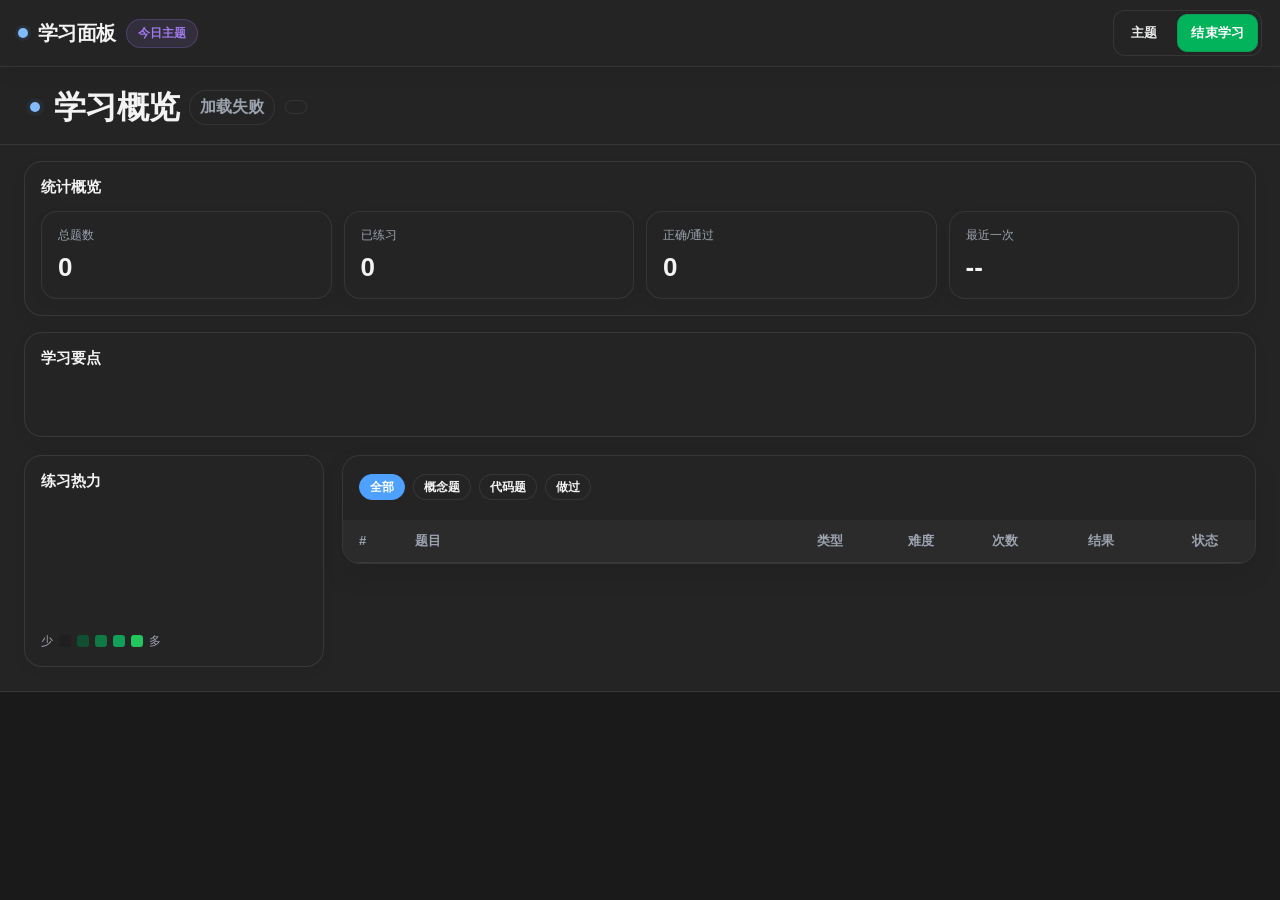
==== commit 95306243: "Sync the published learn-plan skill with the latest local workflow. Bring the GitHub learn-plan subt" ====
--- a/learn-plan/templates/题集模板.html
+++ b/learn-plan/templates/题集模板.html
@@ -61,9 +61,13 @@
     html, body { height: 100%; }
     body {
       margin: 0;
-      font-family: Inter, -apple-system, BlinkMacSystemFont, "Segoe UI", Roboto, "PingFang SC", "Microsoft YaHei", sans-serif;
+      font-family: "SF Pro Display", "PingFang SC", "Hiragino Sans GB", "Microsoft YaHei", sans-serif;
       background: var(--bg);
       color: var(--text);
+      min-height: 100dvh;
+      display: flex;
+      flex-direction: column;
+      overflow: hidden;
     }
 
     .hidden { display: none !important; }
@@ -71,47 +75,139 @@
     .strong { font-weight: 800; }
 
     .topbar {
-      height: 60px;
+      min-height: 64px;
       display: flex;
       align-items: center;
       justify-content: space-between;
-      gap: 12px;
-      padding: 0 18px;
-      background: var(--surface);
-      border-bottom: 1px solid var(--border);
+      gap: 16px;
+      padding: 10px 18px;
+      background: color-mix(in srgb, var(--surface) 96%, var(--surface-2) 4%);
+      border-bottom: 1px solid color-mix(in srgb, var(--border) 88%, transparent);
       position: sticky;
       top: 0;
       z-index: 20;
-    }
-
-    .top-left, .top-right { display: flex; align-items: center; gap: 10px; }
-    .brand { font-size: 18px; font-weight: 800; }
+      backdrop-filter: blur(12px);
+      box-shadow: 0 6px 18px rgba(0,0,0,.06);
+    }
+
+    .top-left {
+      display: flex;
+      align-items: center;
+      gap: 12px;
+      min-width: 0;
+      flex: 1 1 auto;
+    }
+
+    .top-right {
+      display: flex;
+      align-items: center;
+      justify-content: flex-end;
+      gap: 10px;
+      flex-wrap: wrap;
+      min-width: 0;
+      flex: 0 1 auto;
+    }
+
+    .brand-block {
+      display: flex;
+      align-items: center;
+      gap: 10px;
+      min-width: 0;
+    }
+
+    .brand-mark {
+      width: 10px;
+      height: 10px;
+      border-radius: 999px;
+      flex-shrink: 0;
+      background: color-mix(in srgb, var(--blue) 70%, var(--text) 30%);
+      box-shadow: 0 0 0 3px color-mix(in srgb, var(--blue) 8%, transparent);
+    }
+
+    .brand-row {
+      display: flex;
+      align-items: center;
+      gap: 10px;
+      flex-wrap: wrap;
+      min-width: 0;
+    }
+
+    .brand {
+      font-size: 20px;
+      font-weight: 800;
+      letter-spacing: -.03em;
+      font-family: "Avenir Next", "SF Pro Display", "PingFang SC", "Hiragino Sans GB", "Microsoft YaHei", sans-serif;
+    }
+
+    .top-action-tray {
+      display: inline-flex;
+      align-items: center;
+      gap: 6px;
+      padding: 3px;
+      border-radius: 12px;
+      border: 1px solid color-mix(in srgb, var(--border) 88%, transparent);
+      background: color-mix(in srgb, var(--surface) 94%, var(--surface-2) 6%);
+      box-shadow: none;
+    }
 
     .btn {
-      border: 1px solid var(--border);
-      background: var(--surface-2);
+      min-height: 38px;
+      display: inline-flex;
+      align-items: center;
+      justify-content: center;
+      border: 1px solid color-mix(in srgb, var(--border) 90%, transparent);
+      background: color-mix(in srgb, var(--surface) 86%, var(--surface-2) 14%);
       color: var(--text);
       border-radius: 10px;
-      padding: 8px 14px;
+      padding: 8px 13px;
       cursor: pointer;
       font-weight: 700;
-      transition: .2s ease;
-    }
-    .btn:hover { transform: translateY(-1px); }
-    .btn.primary { background: var(--green); border-color: var(--green); color: #fff; }
-    .btn.ghost { background: transparent; }
-    .btn.small { padding: 6px 10px; font-size: 12px; }
+      letter-spacing: .01em;
+      transition: border-color .16s ease, background .16s ease, box-shadow .16s ease;
+      box-shadow: none;
+    }
+    .btn:hover {
+      border-color: color-mix(in srgb, var(--text) 14%, var(--border) 86%);
+      background: color-mix(in srgb, var(--surface) 80%, var(--surface-2) 20%);
+      box-shadow: none;
+      transform: none;
+    }
+    .btn.primary {
+      background: color-mix(in srgb, var(--green) 90%, #12844d 10%);
+      border-color: color-mix(in srgb, var(--green) 78%, var(--border) 22%);
+      color: #fff;
+      box-shadow: none;
+    }
+    .btn.primary:hover {
+      background: color-mix(in srgb, var(--green) 84%, #0f7a45 16%);
+      box-shadow: none;
+    }
+    .btn.ghost {
+      background: transparent;
+      border-color: transparent;
+      color: color-mix(in srgb, var(--text) 90%, var(--muted) 10%);
+    }
+    .btn.ghost:hover {
+      background: color-mix(in srgb, var(--surface-2) 88%, transparent);
+      border-color: color-mix(in srgb, var(--border) 82%, transparent);
+    }
+    .btn.utility {
+      background: color-mix(in srgb, var(--surface-2) 92%, transparent);
+      border-color: color-mix(in srgb, var(--border) 84%, transparent);
+    }
+    .btn.small { padding: 6px 10px; font-size: 12px; min-height: 34px; }
 
     .badge {
       display: inline-flex;
       align-items: center;
       gap: 6px;
-      padding: 4px 10px;
+      padding: 5px 11px;
       border-radius: 999px;
       font-size: 12px;
       font-weight: 700;
       border: 1px solid transparent;
       white-space: nowrap;
+      letter-spacing: .01em;
     }
     .badge.green { background: rgba(0,184,92,.12); color: var(--green); border-color: rgba(0,184,92,.25); }
     .badge.red { background: rgba(255,95,86,.12); color: var(--red); border-color: rgba(255,95,86,.25); }
@@ -120,15 +216,21 @@
     .badge.purple { background: rgba(159,122,234,.12); color: var(--purple); border-color: rgba(159,122,234,.25); }
 
     #app {
-      height: calc(100% - 60px);
-      min-height: 720px;
+      flex: 1 1 auto;
+      min-height: 0;
+      height: auto;
+      overflow: hidden;
     }
 
     .page {
       height: 100%;
+      min-height: 0;
       display: none;
-    }
-    .page.active { display: block; }
+      overflow: hidden;
+    }
+    .page.active {
+      display: block;
+    }
 
     .dashboard-layout {
       display: grid;
@@ -277,61 +379,57 @@
       min-height: 0;
       overflow: auto;
       background: var(--surface-3);
+      overscroll-behavior: contain;
     }
 
     .summary-banner {
       padding: 0;
-      border-bottom: 1px solid var(--border);
-      background: linear-gradient(180deg, color-mix(in srgb, var(--surface) 92%, var(--surface-2) 8%) 0%, color-mix(in srgb, var(--surface-2) 96%, transparent) 100%);
+      border-bottom: 1px solid color-mix(in srgb, var(--border) 90%, transparent);
+      background: color-mix(in srgb, var(--surface) 97%, var(--surface-2) 3%);
       overflow: hidden;
     }
 
     .hero-banner {
-      padding: 28px 28px 22px;
+      padding: 22px 30px 18px;
       display: flex;
       align-items: center;
-      gap: 24px;
-      background-image:
-        linear-gradient(rgba(255,255,255,0.03) 1px, transparent 1px),
-        linear-gradient(90deg, rgba(255,255,255,0.03) 1px, transparent 1px),
-        radial-gradient(circle at top right, rgba(159,122,234,.20), transparent 34%),
-        radial-gradient(circle at bottom left, rgba(78,161,255,.14), transparent 32%);
-      background-size: 26px 26px, 26px 26px, auto, auto;
-      border-bottom: 1px solid color-mix(in srgb, var(--border) 82%, transparent);
+      gap: 14px;
+      background: transparent;
+      border-bottom: 1px solid color-mix(in srgb, var(--border) 86%, transparent);
     }
 
     .hero-icon {
-      width: 88px;
-      height: 88px;
-      border-radius: 28px;
+      width: 10px;
+      height: 10px;
+      border-radius: 999px;
       display: grid;
       place-items: center;
       flex-shrink: 0;
-      font-size: 34px;
-      color: #fff;
-      background: linear-gradient(135deg, #ff47e2 0%, #7c3aed 52%, #2563eb 100%);
-      box-shadow: 0 18px 36px rgba(124,58,237,.24);
+      background: color-mix(in srgb, var(--blue) 68%, var(--text) 32%);
+      box-shadow: 0 0 0 4px color-mix(in srgb, var(--blue) 6%, transparent);
+      color: transparent;
+      font-size: 0;
     }
 
     .hero-copy {
       flex: 1;
       min-width: 0;
       display: grid;
+      gap: 8px;
+    }
+
+    .hero-heading-row {
+      display: flex;
+      align-items: center;
       gap: 10px;
-    }
-
-    .hero-heading-row {
-      display: flex;
-      align-items: baseline;
-      gap: 12px;
       flex-wrap: wrap;
     }
 
     .hero-heading-row h2 {
       margin: 0;
-      font-size: clamp(28px, 3vw, 36px);
-      line-height: 1.12;
-      letter-spacing: .02em;
+      font-size: clamp(24px, 2.6vw, 32px);
+      line-height: 1.15;
+      letter-spacing: -.02em;
     }
 
     .hero-meta {
@@ -357,18 +455,19 @@
 
     .hero-subtitle {
       margin: 0;
-      color: var(--muted);
-      line-height: 1.8;
-      max-width: 860px;
+      color: color-mix(in srgb, var(--text) 76%, var(--muted) 24%);
+      line-height: 1.7;
+      max-width: 720px;
+      font-size: 14px;
     }
 
     .summary-stats-shell {
-      margin: 18px 24px 0;
-      border: 1px solid color-mix(in srgb, var(--border) 88%, transparent);
-      border-radius: 20px;
-      background: color-mix(in srgb, var(--surface) 95%, var(--surface-2) 5%);
-      padding: 18px;
-      box-shadow: 0 12px 28px rgba(0,0,0,.06);
+      margin: 16px 24px 0;
+      border: 1px solid color-mix(in srgb, var(--border) 90%, transparent);
+      border-radius: 18px;
+      background: color-mix(in srgb, var(--surface) 97%, var(--surface-2) 3%);
+      padding: 16px;
+      box-shadow: 0 6px 18px rgba(0,0,0,.04);
     }
 
     .summary-shell-title {
@@ -387,23 +486,23 @@
     }
 
     .dashboard-advice-row {
-      margin: 18px 24px 0;
-      border: 1px solid color-mix(in srgb, var(--border) 88%, transparent);
-      border-radius: 20px;
-      background: color-mix(in srgb, var(--surface) 95%, var(--surface-2) 5%);
-      padding: 18px;
-      box-shadow: 0 12px 28px rgba(0,0,0,.06);
-      display: grid;
-      gap: 12px;
+      margin: 16px 24px 0;
+      border: 1px solid color-mix(in srgb, var(--border) 90%, transparent);
+      border-radius: 18px;
+      background: color-mix(in srgb, var(--surface) 97%, var(--surface-2) 3%);
+      padding: 16px;
+      box-shadow: 0 6px 18px rgba(0,0,0,.04);
+      display: grid;
+      gap: 10px;
     }
 
     .summary-card {
       min-width: 0;
-      padding: 16px 18px;
-      border-radius: 18px;
-      border: 1px solid color-mix(in srgb, var(--border) 85%, transparent);
-      background: color-mix(in srgb, var(--surface) 88%, var(--surface-2) 12%);
-      box-shadow: 0 10px 24px rgba(0,0,0,.08);
+      padding: 15px 16px;
+      border-radius: 16px;
+      border: 1px solid color-mix(in srgb, var(--border) 88%, transparent);
+      background: color-mix(in srgb, var(--surface) 96%, var(--surface-2) 4%);
+      box-shadow: 0 4px 14px rgba(0,0,0,.04);
     }
 
     .summary-card .label { color: var(--muted); font-size: 12px; }
@@ -430,11 +529,11 @@
 
     .dashboard-heat-card,
     .dashboard-note-card {
-      border: 1px solid color-mix(in srgb, var(--border) 88%, transparent);
+      border: 1px solid color-mix(in srgb, var(--border) 90%, transparent);
       border-radius: 18px;
-      background: color-mix(in srgb, var(--surface) 94%, var(--surface-2) 6%);
-      padding: 18px;
-      box-shadow: 0 10px 24px rgba(0,0,0,.06);
+      background: color-mix(in srgb, var(--surface) 97%, var(--surface-2) 3%);
+      padding: 16px;
+      box-shadow: 0 4px 14px rgba(0,0,0,.04);
     }
 
     .heat-card-head {
@@ -568,9 +667,31 @@
       background: var(--surface);
       padding: 18px;
       overflow: auto;
+      min-width: 0;
+      min-height: 0;
     }
 
     .panel h3 { margin-top: 0; }
+
+    .summary-page {
+      height: 100%;
+      min-height: 0;
+      overflow: auto;
+      padding: 24px;
+      display: grid;
+      grid-template-rows: auto auto minmax(0, 1fr);
+      gap: 18px;
+      background: linear-gradient(180deg, color-mix(in srgb, var(--surface-3) 90%, var(--surface) 10%) 0%, var(--surface-3) 100%);
+      overscroll-behavior: contain;
+    }
+
+    .summary-inline {
+      display: grid;
+      grid-template-columns: repeat(auto-fit, minmax(180px, 1fr));
+      gap: 12px;
+      min-width: 0;
+      min-height: 0;
+    }
 
     .problem-page {
       display: grid;
@@ -585,7 +706,7 @@
       flex-direction: column;
       min-width: 0;
       min-height: 0;
-      overflow: auto;
+      overflow: hidden;
       background: linear-gradient(180deg, color-mix(in srgb, var(--surface-3) 88%, var(--surface) 12%) 0%, var(--surface-3) 100%);
     }
 
@@ -597,6 +718,7 @@
       padding: 12px 18px 0;
       background: color-mix(in srgb, var(--surface-2) 94%, transparent);
       border-bottom: 1px solid var(--border);
+      flex-shrink: 0;
       position: sticky;
       top: 0;
       z-index: 16;
@@ -682,18 +804,22 @@
       display: grid;
       grid-template-columns: minmax(420px, 1.18fr) minmax(320px, .82fr);
       min-height: 0;
-      flex: 0 0 auto;
+      flex: 1 1 auto;
+      height: 100%;
       background: transparent;
       gap: 0;
-      align-items: start;
+      align-items: stretch;
+      overflow: hidden;
     }
 
     .problem-left {
       border-right: 1px solid var(--border);
       background: color-mix(in srgb, var(--surface) 96%, var(--surface-2) 4%);
       padding: 0;
-      overflow: visible;
+      overflow: auto;
       min-width: 0;
+      min-height: 0;
+      overscroll-behavior: contain;
     }
 
     .problem-left-scroll {
@@ -708,9 +834,10 @@
       background: var(--mono-bg);
       min-width: 0;
       min-height: 0;
+      height: 100%;
       border-left: 1px solid color-mix(in srgb, var(--border) 75%, transparent);
-      overflow: hidden;
-      align-self: start;
+      overflow: auto;
+      overscroll-behavior: contain;
     }
 
     .problem-title-block {
@@ -785,11 +912,7 @@
       margin-bottom: 18px;
       padding-bottom: 12px;
       border-bottom: 1px solid color-mix(in srgb, var(--border) 80%, transparent);
-      position: sticky;
-      top: 0;
-      z-index: 5;
       background: color-mix(in srgb, var(--surface) 96%, transparent);
-      backdrop-filter: blur(8px);
     }
 
     .problem-panel-tab {
@@ -869,7 +992,7 @@
     }
 
     .editor-shell {
-      flex: 1;
+      flex: 1 0 clamp(420px, 56vh, 760px);
       min-height: 0;
       overflow: hidden;
       position: relative;
@@ -969,8 +1092,11 @@
       border-top: 1px solid var(--border);
       background: linear-gradient(180deg, color-mix(in srgb, var(--surface-3) 94%, var(--surface) 6%) 0%, color-mix(in srgb, var(--surface) 92%, var(--surface-2) 8%) 100%);
       min-height: 220px;
+      max-height: min(38vh, 360px);
       display: flex;
       flex-direction: column;
+      flex: 0 0 auto;
+      overflow: hidden;
     }
 
     .workspace-status-bar {
@@ -985,17 +1111,19 @@
     }
 
     .result-panel {
-      min-height: 180px;
+      min-height: 0;
       display: grid;
       grid-template-columns: 1fr;
       background: transparent;
-      flex: 1;
+      flex: 1 1 auto;
+      overflow: hidden;
     }
 
     .result-col {
       padding: 18px 18px 20px;
       overflow: auto;
       border-right: none;
+      min-height: 0;
     }
 
     .console-block {
@@ -1465,22 +1593,75 @@
         grid-template-columns: 1fr;
       }
 
+      .topbar {
+        align-items: flex-start;
+        flex-direction: column;
+        padding-top: 14px;
+        padding-bottom: 14px;
+      }
+
+      .top-left,
+      .top-right {
+        width: 100%;
+      }
+
+      .top-right {
+        justify-content: flex-start;
+      }
+
+      .top-action-tray {
+        width: 100%;
+        justify-content: flex-start;
+        flex-wrap: wrap;
+      }
+
       .dashboard-main {
-        overflow: visible;
+        overflow: auto;
       }
 
       .dashboard-table-wrap {
         max-height: none;
       }
 
+      .summary-page {
+        padding: 18px;
+      }
+
+      .problem-page,
+      .history-page {
+        height: 100%;
+      }
+
+      .problem-main {
+        min-height: 0;
+      }
+
       .problem-split {
         grid-template-columns: 1fr;
+        flex: 1 1 auto;
+        height: 100%;
+        overflow: hidden;
       }
 
       .sidebar, .history-list, .problem-left {
         border-right: none;
         border-bottom: 1px solid var(--border);
-        overflow: visible;
+      }
+
+      .sidebar,
+      .history-list {
+        max-height: min(34vh, 320px);
+      }
+
+      .problem-left,
+      .problem-right,
+      .record-detail {
+        min-height: 0;
+        height: auto;
+      }
+
+      .problem-right {
+        overflow: auto;
       }
 
       .problem-topbar {
@@ -1521,9 +1702,34 @@
     }
 
     @media (max-width: 720px) {
+      .topbar {
+        padding-left: 12px;
+        padding-right: 12px;
+      }
+
+      .brand-row {
+        align-items: flex-start;
+        flex-direction: column;
+        gap: 8px;
+      }
+
+      .top-action-tray {
+        padding: 4px;
+        border-radius: 14px;
+      }
+
+      .top-action-tray .btn {
+        width: 100%;
+      }
+
       .problem-topbar {
         padding-left: 12px;
         padding-right: 12px;
+      }
+
+      .summary-page {
+        padding: 12px;
+        gap: 12px;
       }
 
       .concept-summary-grid.compact {
@@ -1568,14 +1774,21 @@
 <body>
   <div class="topbar">
     <div class="top-left">
-      <div class="brand">learn-plan</div>
-      <span class="badge purple" id="topicBadge">今日主题</span>
+      <div class="brand-block">
+        <span class="brand-mark" aria-hidden="true"></span>
+        <div class="brand-row">
+          <div class="brand">学习面板</div>
+          <span class="badge purple" id="topicBadge">今日主题</span>
+        </div>
+      </div>
     </div>
     <div class="top-right">
-      <button class="btn ghost hidden" id="toggleConceptExplanationBtn">显示解析</button>
-      <button class="btn ghost hidden" id="clearConceptDraftBtn">清除本轮痕迹</button>
-      <button class="btn ghost" id="themeBtn">切换主题</button>
-      <button class="btn primary" id="doneBtn">结束本次学习</button>
+      <div class="top-action-tray">
+        <button class="btn utility hidden" id="toggleConceptExplanationBtn">查看解析</button>
+        <button class="btn utility hidden" id="clearConceptDraftBtn">清空记录</button>
+        <button class="btn ghost" id="themeBtn">主题</button>
+        <button class="btn primary" id="doneBtn">结束学习</button>
+      </div>
     </div>
   </div>
 
@@ -1584,25 +1797,18 @@
       <div style="display:flex;flex-direction:column;height:100%;overflow:auto;">
         <div class="summary-banner" style="flex-shrink:0;">
           <div class="hero-banner">
-            <div class="hero-icon">❤</div>
+            <div class="hero-icon" aria-hidden="true"></div>
             <div class="hero-copy">
               <div class="hero-heading-row">
-                <h2 id="heroTitle" style="margin:0;">当前学习 session</h2>
+                <h2 id="heroTitle" style="margin:0;">学习概览</h2>
                 <span class="hero-meta-pill" id="dashboardTopic">加载中...</span>
                 <span class="hero-meta-pill" id="dashboardDate"></span>
-              </div>
-              <p class="hero-subtitle" id="heroDesc">每次进入题目都保持干净作答态，但保留历史次数、正确率与提交记录。</p>
-              <div class="hero-meta">
-                <span class="hero-meta-pill">LeetCode 风格练习</span>
-                <span class="hero-meta-pill">概念题 + 代码题</span>
-                <span class="hero-meta-pill">支持历史记录</span>
               </div>
             </div>
           </div>
           <div class="summary-stats-shell">
             <div class="summary-shell-title">
-              <div class="heat-card-title">今日统计总览</div>
-              <span class="badge blue">实时进度</span>
+              <div class="heat-card-title">统计概览</div>
             </div>
             <div class="summary-stats">
               <div class="summary-card"><div class="label">总题数</div><div class="num" id="statTotal">0</div></div>
@@ -1613,8 +1819,7 @@
           </div>
           <div class="dashboard-advice-row">
             <div class="heat-card-head" style="margin-bottom:0;">
-              <div class="heat-card-title">今日建议</div>
-              <span class="badge blue">开始前</span>
+              <div class="heat-card-title">学习要点</div>
             </div>
             <ul id="planIntro"></ul>
             <div id="todoHint" class="muted" style="line-height:1.8;"></div>
@@ -1623,11 +1828,7 @@
             <aside class="dashboard-side-panel">
               <div class="dashboard-heat-card">
                 <div class="heat-card-head">
-                  <div>
-                    <div class="heat-card-title">本周练习热力</div>
-                    <div class="muted" style="font-size:12px;margin-top:4px;">根据当前题集进度生成</div>
-                  </div>
-                  <span class="badge purple">持续刷题</span>
+                  <div class="heat-card-title">练习热力</div>
                 </div>
                 <div class="heatmap-grid" id="dashboardHeatmap"></div>
                 <div class="heatmap-legend">
@@ -1656,7 +1857,7 @@
                     <th class="col-center" style="width:98px;">类型</th>
                     <th class="col-center" style="width:84px;">难度</th>
                     <th class="col-center" style="width:84px;">次数</th>
-                    <th class="col-center" style="width:108px;">正确率</th>
+                    <th class="col-center" style="width:108px;">结果</th>
                     <th class="col-center" style="width:100px;">状态</th>
                   </tr>
                 </thead>
@@ -1675,7 +1876,7 @@
           <div class="sidebar-head">
             <button class="btn ghost sidebar-home-btn" id="sidebarHomeBtn">← 返回主页</button>
             <div class="strong">题目目录</div>
-            <div class="muted">显示次数 / 正确率 / 最近状态</div>
+            <div class="muted">显示次数 / 结果状态 / 最近状态</div>
           </div>
           <div class="question-list" id="problemQuestionList"></div>
         </aside>
@@ -1774,7 +1975,6 @@
       planIntro: document.getElementById('planIntro'),
       todoHint: document.getElementById('todoHint'),
       problemQuestionList: document.getElementById('problemQuestionList'),
-      problemHeader: document.getElementById('problemHeader'),
       problemInfo: document.getElementById('problemInfo'),
       problemWorkspace: document.getElementById('problemWorkspace'),
       recordList: document.getElementById('recordList'),
@@ -1799,22 +1999,33 @@
       done: document.getElementById('donePage')
     };
 
+    function hasConceptAnswerRecord(questionId) {
+      const history = getQuestionProgress(questionId).history || [];
+      return history.some(item => item && item.type === 'answer');
+    }
+
+    function hasConceptExplanation(question) {
+      return !!question && typeof question.explanation === 'string' && question.explanation.trim().length > 0;
+    }
+
     function syncConceptTopbarButtons(question = null) {
       const toggleBtn = els.toggleConceptExplanationBtn;
       const clearBtn = els.clearConceptDraftBtn;
-      const isConceptQuestion = !!question && question.category !== 'code' && pages.problem?.classList.contains('active');
+      const explanationAllowed = !!question && isConceptQuestion(question) && hasConceptExplanation(question) && hasConceptAnswerRecord(question.id);
+      const showConceptTools = !!question && isConceptQuestion(question) && pages.problem?.classList.contains('active');
       if (toggleBtn) {
-        toggleBtn.classList.toggle('hidden', !isConceptQuestion);
-        toggleBtn.textContent = state.conceptUi.explanationVisible ? '隐藏解析' : '显示解析';
+        toggleBtn.classList.toggle('hidden', !explanationAllowed);
+        if (!explanationAllowed) state.conceptUi.explanationVisible = false;
+        toggleBtn.textContent = state.conceptUi.explanationVisible ? '收起解析' : '查看解析';
       }
       if (clearBtn) {
-        clearBtn.classList.toggle('hidden', !isConceptQuestion);
+        clearBtn.classList.toggle('hidden', !showConceptTools);
       }
     }
 
     function getCurrentConceptQuestion() {
       const question = getQuestionById(state.currentQuestionId);
-      if (!question || question.category === 'code') return null;
+      if (!question || !isConceptQuestion(question)) return null;
       return question;
     }
 
@@ -1857,7 +2068,6 @@
       clearAllConceptDrafts();
       rerenderCurrentConceptQuestion();
     });
-    document.getElementById('viewHistoryBtn')?.addEventListener('click', () => showHistoryPage(state.currentQuestionId));
     document.getElementById('historyTabTrigger').addEventListener('click', () => {
       state.problemPanelMode = 'history';
       state.currentRecordIndex = 0;
@@ -1977,7 +2187,10 @@
 
     function getWrittenDraft(id, fallback = '') {
       if (!state.writtenDrafts[id]) {
-        state.writtenDrafts[id] = { text: fallback };
+        const progress = getQuestionProgress(id);
+        const stats = progress.stats || {};
+        const persistedText = typeof stats.answer_text === 'string' ? stats.answer_text : fallback;
+        state.writtenDrafts[id] = { text: persistedText || fallback };
       }
       if (state.writtenDrafts[id].text == null) state.writtenDrafts[id].text = fallback;
       return state.writtenDrafts[id];
@@ -2083,27 +2296,192 @@
       return state.progressData?.session || {};
     }
 
+    function getSelectionContext() {
+      return state.questionsData?.selection_context && typeof state.questionsData.selection_context === 'object'
+        ? state.questionsData.selection_context
+        : {};
+    }
+
+    function getProgressContext() {
+      return state.progressData?.context && typeof state.progressData.context === 'object'
+        ? state.progressData.context
+        : {};
+    }
+
+    function isCodeQuestion(question) {
+      return !!question && question.category === 'code';
+    }
+
+    function isOpenQuestion(question) {
+      return !!question && (question.category === 'open' || question.type === 'written');
+    }
+
+    function isConceptQuestion(question) {
+      return !!question && !isCodeQuestion(question) && !isOpenQuestion(question);
+    }
+
     function getSessionType() {
       return state.questionsData?.session_type || getSessionMeta().type || 'today';
     }
 
+    function getSessionIntent() {
+      return state.questionsData?.session_intent || getSessionMeta().intent || getProgressContext().session_intent || null;
+    }
+
+    function getAssessmentKind() {
+      return state.questionsData?.assessment_kind || getSessionMeta().assessment_kind || getProgressContext().assessment_kind || null;
+    }
+
     function getTestMode() {
       return state.questionsData?.test_mode ?? getSessionMeta().test_mode ?? null;
     }
 
+    function getAssessmentDepth() {
+      const context = getProgressContext();
+      const snapshot = context.plan_source_snapshot && typeof context.plan_source_snapshot === 'object' ? context.plan_source_snapshot : {};
+      return getSelectionContext().assessment_depth
+        ?? state.questionsData?.plan_source?.assessment_depth
+        ?? getSessionMeta().assessment_depth
+        ?? context.assessment_depth
+        ?? snapshot.assessment_depth
+        ?? null;
+    }
+
+    function getDiagnosticRoundInfo() {
+      const context = getProgressContext();
+      const snapshot = context.plan_source_snapshot && typeof context.plan_source_snapshot === 'object' ? context.plan_source_snapshot : {};
+      const roundIndex = getSelectionContext().round_index
+        ?? state.questionsData?.plan_source?.round_index
+        ?? getSessionMeta().round_index
+        ?? context.round_index
+        ?? snapshot.round_index
+        ?? null;
+      const maxRounds = getSelectionContext().max_rounds
+        ?? state.questionsData?.plan_source?.max_rounds
+        ?? getSessionMeta().max_rounds
+        ?? context.max_rounds
+        ?? snapshot.max_rounds
+        ?? null;
+      return {
+        roundIndex,
+        maxRounds,
+        hasRounds: Number.isFinite(Number(roundIndex)) && Number.isFinite(Number(maxRounds)) && Number(maxRounds) > 0
+      };
+    }
+
+    function isInitialTestSession() {
+      return getAssessmentKind() === 'initial-test'
+        || getAssessmentKind() === 'plan-diagnostic'
+        || getSessionIntent() === 'plan-diagnostic';
+    }
+
+    function formatAssessmentDepth(depth) {
+      if (depth === 'simple') return '简单测评';
+      if (depth === 'deep') return '深度测评';
+      return depth ? String(depth) : '';
+    }
+
+    function formatOpenReviewStatus(status) {
+      const text = String(status || '').trim();
+      if (!text || text === 'pending' || text === 'submitted' || text === 'pending-review') return '待评阅';
+      if (text === 'reviewed') return '已评阅';
+      return text;
+    }
+
+    function renderDiagnosticSignalChips() {
+      if (!isInitialTestSession()) return '';
+      const chips = ['<span class="mini-chip tag-accent">起始测试</span>'];
+      const depth = formatAssessmentDepth(getAssessmentDepth());
+      const { roundIndex, maxRounds, hasRounds } = getDiagnosticRoundInfo();
+      if (depth) chips.push(`<span class="mini-chip tag-neutral">${escapeHtml(depth)}</span>`);
+      if (hasRounds) chips.push(`<span class="mini-chip tag-neutral">第 ${roundIndex} / ${maxRounds} 轮</span>`);
+      return `<div class="problem-tag-row" style="margin-top:14px;">${chips.join('')}</div>`;
+    }
+
+    function renderDiagnosticCallout() {
+      if (!isInitialTestSession()) return '';
+      return `
+        <div class="problem-card-soft" style="margin-top:18px;">
+          <div class="strong" style="margin-bottom:8px;">起始测试说明</div>
+          <div class="muted" style="line-height:1.7;">当前为起始测试 session，结果会用于判断入口层级与后续学习计划，不等同于阶段测试通过/未通过结论。</div>
+        </div>
+      `;
+    }
+
+    function getQuestionTypeLabel(question) {
+      if (isCodeQuestion(question)) return '代码题';
+      if (isOpenQuestion(question)) return '开放题';
+      return question.type === 'single' ? '单选题' : question.type === 'multi' ? '多选题' : '判断题';
+    }
+
+    function summarizeQuestionTitle(text, fallback = '未命名题目') {
+      const raw = String(text || '').replace(/\s+/g, ' ').trim();
+      if (!raw) return fallback;
+      const firstSentence = raw.split(/[。！？!?\n]/)[0]?.trim() || raw;
+      return firstSentence.length > 32 ? `${firstSentence.slice(0, 32).trim()}…` : firstSentence;
+    }
+
+    function getQuestionBodyText(question) {
+      if (!question) return '';
+      if (isCodeQuestion(question)) return question.description || question.prompt || '';
+      if (isOpenQuestion(question)) return question.prompt || question.description || question.question || '';
+      return question.question || question.description || '';
+    }
+
+    function hasExplicitQuestionTitle(question) {
+      if (!question) return false;
+      return typeof question.title === 'string' && question.title.trim().length > 0;
+    }
+
+    function getQuestionDisplayTitle(question) {
+      if (isCodeQuestion(question)) return question.title || question.function_name || question.id || '未命名代码题';
+      if (isOpenQuestion(question)) return hasExplicitQuestionTitle(question) ? question.title.trim() : (question.id || '开放题');
+      return hasExplicitQuestionTitle(question) ? question.title.trim() : (question.id || '概念题');
+    }
+
+    function getQuestionStatusText(stats, question) {
+      if (isCodeQuestion(question)) {
+        if (stats.last_status === 'passed' || stats.last_status === 'correct') return '通过';
+        if (stats.last_status === 'wrong') return '未通过';
+        if (stats.last_status === 'run') return '已运行';
+        return '未提交';
+      }
+      if (isOpenQuestion(question)) {
+        if ((stats.attempts || 0) > 0 || stats.last_status === 'submitted') return formatOpenReviewStatus(stats.review_status || stats.last_status);
+        return '未作答';
+      }
+      if (stats.last_status === 'correct') return '答对';
+      if (stats.last_status === 'wrong') return '答错';
+      return '未作答';
+    }
+
     function getSessionLabel() {
+      if (isInitialTestSession()) return '起始测试';
       return getSessionType() === 'test' ? '测试' : '学习';
     }
 
     function getFinishButtonText() {
+      if (isInitialTestSession()) return '结束本次起始测试';
       return getSessionType() === 'test' ? '结束本次测试' : '结束今日学习';
     }
 
+    function getUpdateCommand() {
+      if (isInitialTestSession()) return '/learn-test-update';
+      return getSessionType() === 'test' ? '/learn-test-update' : '/learn-today-update';
+    }
+
     function getHeroTitleText(topic) {
+      if (isInitialTestSession()) return `当前起始测试 session：${topic || '未命名主题'}`;
       return `${getSessionType() === 'test' ? '当前测试 session' : '当前学习 session'}：${topic || '未命名主题'}`;
     }
 
     function getHeroDescription() {
+      if (isInitialTestSession()) {
+        const depthText = formatAssessmentDepth(getAssessmentDepth());
+        const { roundIndex, maxRounds, hasRounds } = getDiagnosticRoundInfo();
+        const roundText = hasRounds ? `，当前第 ${roundIndex} / ${maxRounds} 轮` : '';
+        return `当前为${depthText || '起始'}测试${roundText}，题目结果会持续写入 progress.json，并由 learn_test_update 解释为起步层级与后续规划结论。`;
+      }
       if (getSessionType() === 'test') {
         const testMode = getTestMode();
         const modeText = testMode === 'weakness-focused' ? '薄弱项测试' : testMode === 'mixed' ? '混合测试' : '通用测试';
@@ -2142,9 +2520,11 @@
         const stats = state.progressData.questions?.[question.id]?.stats || {};
         const hasAttempt = (stats.attempts || 0) > 0;
         if (hasAttempt) attempted += 1;
-        const passed = question.category === 'code'
+        const passed = isCodeQuestion(question)
           ? (stats.pass_count || 0) > 0
-          : (stats.correct_count || 0) > 0;
+          : isOpenQuestion(question)
+            ? false
+            : (stats.correct_count || 0) > 0;
         if (passed) correct += 1;
       });
       state.progressData.summary = {
@@ -2283,35 +2663,25 @@
     }
 
     function statusLabel(stats, question) {
-      if (question.category === 'code') {
-        if (stats.last_status === 'passed' || stats.last_status === 'correct') return '最近：通过';
-        if (stats.last_status === 'wrong') return '最近：未通过';
-        return '未提交';
-      }
-      if (question.category === 'open') {
-        if (stats.last_status === 'submitted') return '最近：已提交';
-        return '未作答';
-      }
-      if (stats.last_status === 'correct') return '最近：答对';
-      if (stats.last_status === 'wrong') return '最近：答错';
-      return '未作答';
+      return `最近：${getQuestionStatusText(stats, question)}`;
     }
 
     function accuracyText(stats, question) {
       const attempts = stats.attempts || 0;
-      const success = question.category === 'code'
+      const success = isCodeQuestion(question)
         ? (stats.pass_count || 0)
-        : question.category === 'open'
-          ? (stats.correct_count || 0)
+        : isOpenQuestion(question)
+          ? 0
           : (stats.correct_count || 0);
       const accuracy = attempts ? Math.round(success / attempts * 100) : 0;
-      return { attempts, success, accuracy };
+      const reviewStatus = isOpenQuestion(question) ? formatOpenReviewStatus(stats.review_status || stats.last_status) : null;
+      return { attempts, success, accuracy, reviewStatus };
     }
 
     function questionMatchesFilter(question, stats) {
       if (state.filter === 'all') return true;
-      if (state.filter === 'concept') return question.category === 'concept';
-      if (state.filter === 'code') return question.category === 'code';
+      if (state.filter === 'concept') return isConceptQuestion(question);
+      if (state.filter === 'code') return isCodeQuestion(question);
       if (state.filter === 'attempted') return (stats.attempts || 0) > 0;
       return true;
     }
@@ -2319,27 +2689,26 @@
     function renderQuestionItem(question, active = false) {
       const progress = getQuestionProgress(question.id);
       const stats = progress.stats || {};
-      const { attempts, accuracy } = accuracyText(stats, question);
-      const successLabel = question.category === 'code'
+      const { attempts, accuracy, reviewStatus } = accuracyText(stats, question);
+      const isOpen = isOpenQuestion(question);
+      const successLabel = isCodeQuestion(question)
         ? `通过率 ${accuracy}%`
-        : question.category === 'open'
-          ? `提交率 ${accuracy}%`
+        : isOpen
+          ? (attempts ? reviewStatus || '待评阅' : '新题')
           : `正确率 ${accuracy}%`;
-      const badgeClass = accuracy >= 70 ? 'green' : accuracy >= 40 ? 'orange' : attempts ? 'red' : 'blue';
-      const title = question.category === 'code'
-        ? `${question.id} · ${question.title}`
-        : question.category === 'open'
-          ? `${question.id} · 简答题`
-          : `${question.id} · ${question.type === 'single' ? '单选题' : question.type === 'multi' ? '多选题' : '判断题'}`;
-      const metaAttempt = question.category === 'code' ? `提交 ${attempts} 次` : `作答 ${attempts} 次`;
-      const tagsHtml = question.category === 'code'
+      const badgeClass = isOpen
+        ? (attempts ? 'orange' : 'blue')
+        : accuracy >= 70 ? 'green' : accuracy >= 40 ? 'orange' : attempts ? 'red' : 'blue';
+      const title = `${question.id} · ${getQuestionTypeLabel(question)}`;
+      const metaAttempt = isCodeQuestion(question) ? `提交 ${attempts} 次` : isOpen ? `提交 ${attempts} 次` : `作答 ${attempts} 次`;
+      const tagsHtml = isCodeQuestion(question)
         ? [renderDifficultyChip(question.difficulty), ...(question.tags || []).slice(0, 2).map(tag => renderTagChip(tag, 'accent'))].join('')
-        : [renderTagChip(question.category), ...(question.tags || []).slice(0, 2).map(tag => renderTagChip(tag, 'neutral'))].join('');
+        : [renderTagChip(isOpen ? 'open' : question.category, 'neutral'), ...(question.tags || []).slice(0, 2).map(tag => renderTagChip(tag, 'neutral'))].join('');
       return `
         <div class="q-item ${active ? 'active' : ''}" data-id="${question.id}">
           <div class="q-top">
             <div class="q-title">${title}</div>
-            <span class="badge ${badgeClass}">${attempts ? successLabel : '新题'}</span>
+            <span class="badge ${badgeClass}">${attempts || isOpen ? successLabel : '新题'}</span>
           </div>
           <div class="q-meta">
             <span>${metaAttempt}</span>
@@ -2378,17 +2747,23 @@
       tbody.innerHTML = filtered.map((q, idx) => {
         const progress = getQuestionProgress(q.id);
         const stats = progress.stats || {};
-        const { attempts, accuracy } = accuracyText(stats, q);
-        const typeLabel = q.category === 'code' ? '代码题' : q.type === 'single' ? '单选题' : q.type === 'multi' ? '多选题' : '判断题';
-        const diffLabel = q.category === 'code' ? (q.difficulty || 'fn') : '--';
-        const diffClass = getDifficultyClass(q.difficulty);
-        const accColor = accuracy >= 70 ? 'var(--green)' : accuracy >= 40 ? 'var(--orange)' : attempts ? 'var(--red)' : 'var(--muted)';
-        const statusText = (stats.last_status === 'correct' || stats.last_status === 'passed') ? '✓' : stats.last_status === 'wrong' ? '✗' : '-';
-        const statusColor = (stats.last_status === 'correct' || stats.last_status === 'passed') ? 'var(--green)' : stats.last_status === 'wrong' ? 'var(--red)' : 'var(--muted)';
-        const title = q.category === 'code' ? (q.title || q.function_name || q.id) : (q.question || q.id);
-        const sub = q.category === 'code'
+        const { attempts, accuracy, reviewStatus } = accuracyText(stats, q);
+        const typeLabel = getQuestionTypeLabel(q);
+        const accColor = isOpenQuestion(q)
+          ? (attempts ? 'var(--orange)' : 'var(--muted)')
+          : accuracy >= 70 ? 'var(--green)' : accuracy >= 40 ? 'var(--orange)' : attempts ? 'var(--red)' : 'var(--muted)';
+        const statusText = isOpenQuestion(q)
+          ? (attempts ? (reviewStatus || '待评阅') : '-')
+          : (stats.last_status === 'correct' || stats.last_status === 'passed') ? '✓' : stats.last_status === 'wrong' ? '✗' : '-';
+        const statusColor = isOpenQuestion(q)
+          ? (attempts ? 'var(--orange)' : 'var(--muted)')
+          : (stats.last_status === 'correct' || stats.last_status === 'passed') ? 'var(--green)' : stats.last_status === 'wrong' ? 'var(--red)' : 'var(--muted)';
+        const title = getQuestionDisplayTitle(q);
+        const sub = isCodeQuestion(q)
           ? `${q.function_name || 'function'} · ${(q.tags || []).slice(0, 2).join(' / ') || '函数题'}`
-          : `${typeLabel} · ${(q.tags || []).slice(0, 2).join(' / ') || '概念练习'}`;
+          : isOpenQuestion(q)
+            ? `${typeLabel} · ${(q.tags || []).slice(0, 2).join(' / ') || '书面作答'}`
+            : `${typeLabel} · ${(q.tags || []).slice(0, 2).join(' / ') || '概念练习'}`;
         return `<tr class="dash-row" data-id="${q.id}" style="cursor:pointer;">
           <td>${idx + 1}</td>
           <td>
@@ -2398,10 +2773,10 @@
             </div>
           </td>
           <td class="col-center"><span class="mini-chip tag-neutral" style="min-width:64px;">${typeLabel}</span></td>
-          <td class="col-center">${q.category === 'code' ? renderDifficultyText(q.difficulty) : '<span class="difficulty-label diff-neutral">--</span>'}</td>
+          <td class="col-center">${isCodeQuestion(q) ? renderDifficultyText(q.difficulty) : '<span class="difficulty-label diff-neutral">--</span>'}</td>
           <td class="col-center" style="color:var(--muted);">${attempts}</td>
-          <td class="col-center" style="color:${accColor};font-weight:700;">${attempts ? accuracy + '%' : '--'}</td>
-          <td class="col-center" style="color:${statusColor};font-size:18px;font-weight:800;">${statusText}</td>
+          <td class="col-center" style="color:${accColor};font-weight:700;">${isOpenQuestion(q) ? (attempts ? (reviewStatus || '待评阅') : '--') : (attempts ? accuracy + '%' : '--')}</td>
+          <td class="col-center" style="color:${statusColor};font-size:${isOpenQuestion(q) ? '13px' : '18px'};font-weight:800;">${statusText}</td>
         </tr>`;
       }).join('');
       tbody.querySelectorAll('.dash-row').forEach(row => {
@@ -2446,7 +2821,7 @@
         els.dashboardTopic.textContent = topic || '未命名主题';
         els.dashboardDate.textContent = date || '';
         els.heroTitle.textContent = getHeroTitleText(topic);
-        els.heroDesc.textContent = getHeroDescription();
+        if (els.heroDesc) els.heroDesc.textContent = getHeroDescription();
         document.getElementById('doneBtn').textContent = getFinishButtonText();
         els.statTotal.textContent = summary.total || state.questionsData.questions.length;
         els.statAttempted.textContent = summary.attempted || 0;
@@ -2467,21 +2842,26 @@
       } catch (error) {
         console.error('首页渲染失败', error);
         els.dashboardTopic.textContent = '加载失败';
-        els.heroDesc.textContent = `首页渲染失败：${error?.message || error}`;
+        if (els.heroDesc) {
+          els.heroDesc.textContent = `首页渲染失败：${error?.message || error}`;
+        }
       }
     }
 
     function renderConceptPage(question) {
-      state.problemPanelMode = 'description';
       const progress = getQuestionProgress(question.id);
       const stats = progress.stats || {};
       const { attempts, accuracy } = accuracyText(stats, question);
       const conceptTags = [renderTagChip(question.category, 'neutral'), ...(question.tags || []).slice(0, 3).map(tag => renderTagChip(tag, 'accent'))].join('');
+      const diagnosticSignalChips = renderDiagnosticSignalChips();
+      const diagnosticCallout = renderDiagnosticCallout();
       const draft = getConceptDraft(question.id);
       const selectedSet = new Set((draft.selected || []).map(Number));
       const explanationVisible = !!state.conceptUi.explanationVisible;
       syncConceptTopbarButtons(question);
 
+      const displayTitle = getQuestionDisplayTitle(question);
+      const bodyText = getQuestionBodyText(question);
       const optionsHtml = question.type === 'judge'
         ? [
             { label: '正确', desc: '点击后提交判断结果' },
@@ -2513,7 +2893,7 @@
             <div class="problem-title-block" style="margin-bottom:18px;">
               <div>
                 <div class="muted" style="margin-bottom:8px;">概念题作答记录</div>
-                <h2 style="margin:0; font-size:clamp(24px, 2vw, 30px); line-height:1.2;">${question.question}</h2>
+                <h2 style="margin:0; font-size:clamp(24px, 2vw, 30px); line-height:1.2;">${escapeHtml(displayTitle)}</h2>
                 <div class="problem-tag-row">${conceptTags}</div>
               </div>
               <div class="problem-inline-stats">
@@ -2522,16 +2902,18 @@
                 <span class="problem-inline-stat">总记录 ${(progress.history || []).length}</span>
               </div>
             </div>
+            <div class="problem-body-copy" style="margin:0 0 18px;">${escapeHtml(bodyText).replace(/\n/g, '<br>')}</div>
             <div style="display:grid; gap:10px; margin-bottom:18px;">${(progress.history || []).map((item, idx) => `<div class="record"><div class="record-top"><span class="badge ${item.is_correct ? 'green' : 'red'}">${item.is_correct ? '正确' : '错误'}</span><span class="muted">${formatTime(item.submitted_at)}</span></div><div class="record-meta"><span>概念题作答</span><span>#${idx + 1}</span></div></div>`).join('')}</div>
           `
         : `
             <div class="problem-title-block" style="margin-bottom:18px;">
               <div>
                 <div class="muted" style="margin-bottom:8px;">概念题作答记录</div>
-                <h2 style="margin:0; font-size:clamp(24px, 2vw, 30px); line-height:1.2;">${question.question}</h2>
+                <h2 style="margin:0; font-size:clamp(24px, 2vw, 30px); line-height:1.2;">${escapeHtml(displayTitle)}</h2>
                 <div class="problem-tag-row">${conceptTags}</div>
               </div>
             </div>
+            <div class="problem-body-copy" style="margin:0 0 18px;">${escapeHtml(bodyText).replace(/\n/g, '<br>')}</div>
             <div class="problem-card-soft"><div class="muted">暂无提交记录</div></div>
           `;
 
@@ -2540,19 +2922,17 @@
           ${state.problemPanelMode === 'history' ? conceptHistoryHtml : `
             <div class="problem-title-block">
               <div>
-                <div class="muted" style="margin-bottom:8px;">${question.type === 'single' ? '单选题' : question.type === 'multi' ? '多选题' : '判断题'}</div>
-                <h2 style="margin:0; font-size:clamp(26px, 2.4vw, 34px); line-height:1.25;">${question.question}</h2>
+                <div class="muted" style="margin-bottom:8px;">${getQuestionTypeLabel(question)}</div>
+                <h2 style="margin:0; font-size:clamp(26px, 2.4vw, 34px); line-height:1.25;">${escapeHtml(displayTitle)}</h2>
                 <div class="problem-tag-row">${conceptTags}</div>
+                ${diagnosticSignalChips}
               </div>
-              <div class="problem-body-copy" style="margin-bottom:0;">选择你认为正确的答案，提交后会记录结果，同时保留本轮作答痕迹，方便你切题后回看。</div>
             </div>
-            <div class="concept-options">${optionsHtml}</div>
-            <div class="concept-explanation-card ${explanationVisible ? '' : 'hidden'}" id="conceptExplanationCard">
+            <div class="problem-body-copy" style="margin:18px 0 0;">${escapeHtml(bodyText).replace(/\n/g, '<br>')}</div>
+            ${diagnosticCallout}
+            <div class="concept-explanation-card ${explanationVisible ? '' : 'hidden'}" id="conceptExplanationCard" style="margin-top:18px;">
               <div class="strong">题目解析</div>
               <div>${escapeHtml(question.explanation || '暂无解析。').replace(/\n/g, '<br>')}</div>
-            </div>
-            <div class="concept-actions">
-              <button class="btn primary" id="submitConceptBtn">提交答案</button>
             </div>
           `}
         </div>
@@ -2562,7 +2942,7 @@
         <div class="concept-shell" style="padding-top:20px;">
           <div class="problem-title-block" style="margin-bottom:8px;">
             <div>
-              <div class="muted" style="margin-bottom:8px;">本题概览</div>
+              <div class="muted" style="margin-bottom:8px;">作答区</div>
               <div class="problem-tag-row">
                 <span class="problem-inline-stat">作答 ${attempts} 次</span>
                 <span class="problem-inline-stat">正确率 ${accuracy}%</span>
@@ -2570,16 +2950,12 @@
               </div>
             </div>
           </div>
-          <div class="concept-meta-grid">
+          <div class="concept-options">${optionsHtml}</div>
+          <div class="concept-actions">
+            <button class="btn primary" id="submitConceptBtn">提交答案</button>
+          </div>
+          <div class="concept-meta-grid" style="margin-top:18px;">
             <div class="concept-summary-grid compact">
-              <div class="concept-summary-card">
-                <div class="muted">作答次数</div>
-                <div class="value">${attempts}</div>
-              </div>
-              <div class="concept-summary-card">
-                <div class="muted">正确率</div>
-                <div class="value">${accuracy}%</div>
-              </div>
               <div class="concept-summary-card">
                 <div class="muted">最近状态</div>
                 <div>${stats.last_status === 'correct' ? '<span class="badge green">答对</span>' : stats.last_status === 'wrong' ? '<span class="badge red">答错</span>' : '<span class="badge blue">未作答</span>'}</div>
@@ -2596,7 +2972,7 @@
         </div>
       `;
 
-      els.problemInfo.querySelectorAll('.concept-opt').forEach(opt => {
+      els.problemWorkspace.querySelectorAll('.concept-opt').forEach(opt => {
         opt.addEventListener('click', () => {
           const index = Number(opt.dataset.index);
           if (question.type === 'multi') {
@@ -2618,27 +2994,28 @@
         if (!qp.stats) qp.stats = {};
         if (!qp.history) qp.history = [];
         let is_correct = false;
-        if (question.type === 'judge') {
-          const correctIdx = (question.answer === true || question.answer === 'true' || question.answer === 0) ? 0 : 1;
-          is_correct = selected[0] === correctIdx;
-        } else if (question.type === 'single') {
-          is_correct = selected[0] === Number(question.answer);
-        } else {
-          const ans = Array.isArray(question.answer) ? question.answer.map(Number).sort((a, b) => a - b) : [];
-          is_correct = JSON.stringify([...selected].sort((a, b) => a - b)) === JSON.stringify(ans);
+        let submittedAt = new Date().toISOString();
+        try {
+          const res = await fetch('./submit', {
+            method: 'POST',
+            headers: {'Content-Type': 'application/json'},
+            body: JSON.stringify({ mode: 'answer', question_id: question.id, selected, submitted_at: submittedAt })
+          });
+          const result = await res.json();
+          is_correct = !!result.is_correct;
+          submittedAt = result.submitted_at || submittedAt;
+        } catch (_) {
+          return;
         }
         qp.stats.attempts = (qp.stats.attempts || 0) + 1;
         qp.stats.last_status = is_correct ? 'correct' : 'wrong';
         if (is_correct) qp.stats.correct_count = (qp.stats.correct_count || 0) + 1;
-        qp.stats.last_submitted_at = new Date().toISOString();
+        qp.stats.last_submitted_at = submittedAt;
         qp.history.unshift({ type: 'answer', selected, is_correct, submitted_at: qp.stats.last_submitted_at });
         if (!state.progressData.questions) state.progressData.questions = {};
         state.progressData.questions[question.id] = qp;
         recomputeProgressSummary();
         await persistProgressData();
-        fetch('./submit', { method: 'POST', headers: {'Content-Type': 'application/json'},
-          body: JSON.stringify({question_id: question.id, type: 'answer', selected, is_correct, submitted_at: qp.stats.last_submitted_at})
-        }).catch(() => {});
         renderConceptPage(question);
         const nextId = getNextQuestionId(question.id);
         openFeedbackModal({
@@ -2968,16 +3345,17 @@
     }
 
     function renderWrittenPage(question) {
-      state.problemPanelMode = 'description';
       const progress = getQuestionProgress(question.id);
       const stats = progress.stats || {};
-      const { attempts, accuracy } = accuracyText(stats, question);
+      const { attempts, reviewStatus } = accuracyText(stats, question);
       const draft = getWrittenDraft(question.id, question.placeholder || '');
+      const diagnosticSignalChips = renderDiagnosticSignalChips();
+      const diagnosticCallout = renderDiagnosticCallout();
       syncConceptTopbarButtons(null);
 
       const historyHtml = (progress.history || []).length
         ? (progress.history || []).map((item, idx) => `
-            <div class="record"><div class="record-top"><span class="badge blue">简答提交</span><span class="muted">${formatTime(item.submitted_at)}</span></div><div class="record-meta"><span>#${idx + 1}</span><span>${item.review_status || '待查看'}</span></div><div class="muted" style="margin-top:8px; white-space:pre-wrap;">${escapeHtml(item.answer_text || '')}</div></div>
+            <div class="record"><div class="record-top"><span class="badge blue">开放题提交</span><span class="muted">${formatTime(item.submitted_at)}</span></div><div class="record-meta"><span>#${idx + 1}</span><span>${formatOpenReviewStatus(item.review_status)}</span></div><div class="muted" style="margin-top:8px;">为避免影响再次作答，这里不展示历史答案全文。</div></div>
           `).join('')
         : '<div class="muted">暂无提交记录</div>';
 
@@ -2985,13 +3363,34 @@
         <div class="problem-left-scroll">
           <div class="problem-title-block">
             <div>
-              <div class="muted" style="margin-bottom:8px;">简答题</div>
-              <h2 style="margin:0; font-size:clamp(26px, 2.4vw, 34px); line-height:1.25;">${escapeHtml(question.title || '简答题')}</h2>
-              <div class="problem-body-copy" style="margin-top:14px; white-space:pre-wrap;">${escapeHtml(question.prompt || '')}</div>
+              <div class="muted" style="margin-bottom:8px;">开放题</div>
+              <h2 style="margin:0; font-size:clamp(26px, 2.4vw, 34px); line-height:1.25;">${escapeHtml(getQuestionDisplayTitle(question))}</h2>
+              <div class="problem-tag-row">${[renderTagChip('open', 'neutral'), ...(question.tags || []).slice(0, 3).map(tag => renderTagChip(tag, 'accent'))].join('')}</div>
+              ${diagnosticSignalChips}
             </div>
           </div>
-          ${(question.reference_points || []).length ? `<div class="problem-card-soft" style="margin-top:18px;"><div class="strong" style="margin-bottom:8px;">参考要点</div><ul>${(question.reference_points || []).map(item => `<li>${escapeHtml(item)}</li>`).join('')}</ul></div>` : ''}
+          <div class="problem-body-copy" style="margin-top:18px; white-space:pre-wrap;">${escapeHtml(getQuestionBodyText(question))}</div>
+          ${diagnosticCallout}
           <div class="problem-card-soft" style="margin-top:18px;">
+            <div class="strong" style="margin-bottom:10px;">最近提交摘要</div>
+            ${historyHtml}
+          </div>
+        </div>
+      `;
+
+      els.problemWorkspace.innerHTML = `
+        <div class="concept-shell" style="padding-top:20px;">
+          <div class="problem-title-block" style="margin-bottom:8px;">
+            <div>
+              <div class="muted" style="margin-bottom:8px;">作答区</div>
+              <div class="problem-tag-row">
+                <span class="problem-inline-stat">提交 ${attempts} 次</span>
+                <span class="problem-inline-stat">记录 ${(progress.history || []).length} 条</span>
+                <span class="problem-inline-stat">状态 · ${reviewStatus || '未提交'}</span>
+              </div>
+            </div>
+          </div>
+          <div class="problem-card-soft">
             <div class="strong" style="margin-bottom:10px;">你的回答</div>
             <textarea id="writtenAnswerInput" class="code-input" style="min-height:220px; resize:vertical;">${escapeHtml(draft.text || '')}</textarea>
             <div class="concept-actions" style="margin-top:12px;">
@@ -3002,27 +3401,13 @@
         </div>
       `;
 
-      els.problemWorkspace.innerHTML = `
-        <div class="concept-shell" style="padding-top:20px;">
-          <div class="problem-title-block" style="margin-bottom:8px;">
-            <div>
-              <div class="muted" style="margin-bottom:8px;">本题概览</div>
-              <div class="problem-tag-row">
-                <span class="problem-inline-stat">提交 ${attempts} 次</span>
-                <span class="problem-inline-stat">记录 ${(progress.history || []).length} 条</span>
-                <span class="problem-inline-stat">状态 · ${stats.last_status || '未提交'}</span>
-              </div>
-            </div>
-          </div>
-          <div class="problem-card-soft">
-            <div class="strong" style="margin-bottom:10px;">作答记录</div>
-            ${historyHtml}
-          </div>
-        </div>
-      `;
-
       document.getElementById('saveWrittenBtn')?.addEventListener('click', async () => {
         draft.text = document.getElementById('writtenAnswerInput')?.value || '';
+        const qp = getQuestionProgress(question.id);
+        if (!qp.stats) qp.stats = {};
+        if (!qp.history) qp.history = [];
+        qp.stats.answer_text = draft.text;
+        state.progressData.questions[question.id] = qp;
         await persistProgressData();
       });
 
@@ -3033,14 +3418,51 @@
         const qp = getQuestionProgress(question.id);
         if (!qp.stats) qp.stats = {};
         if (!qp.history) qp.history = [];
+        const submittedAt = new Date().toISOString();
         qp.stats.attempts = (qp.stats.attempts || 0) + 1;
         qp.stats.last_status = 'submitted';
-        qp.stats.last_submitted_at = new Date().toISOString();
-        qp.history.unshift({ type: 'written', answer_text: answerText, review_status: '待人工评阅', submitted_at: qp.stats.last_submitted_at });
+        qp.stats.review_status = 'pending';
+        qp.stats.answer_text = answerText;
+        qp.stats.last_submitted_at = submittedAt;
+        qp.history.unshift({ type: 'written', answer_text: answerText, review_status: 'pending', submitted_at: submittedAt });
         state.progressData.questions[question.id] = qp;
         recomputeProgressSummary();
         await persistProgressData();
-        fetch('./submit', { method: 'POST', headers: {'Content-Type': 'application/json'}, body: JSON.stringify({ mode: 'written', question_id: question.id, answer_text: answerText, submitted_at: qp.stats.last_submitted_at }) }).catch(() => {});
+        try {
+          const res = await fetch('./submit', {
+            method: 'POST',
+            headers: {'Content-Type': 'application/json'},
+            body: JSON.stringify({ mode: 'written', question_id: question.id, answer_text: answerText, submitted_at: submittedAt })
+          });
+          const result = await res.json();
+          qp.stats.last_status = result.ok ? 'submitted' : (qp.stats.last_status || 'submitted');
+          qp.stats.review_status = result.review_status || qp.stats.review_status || 'pending';
+          qp.stats.answer_length = Number.isFinite(result.answer_length) ? result.answer_length : answerText.length;
+          qp.stats.last_submitted_at = result.submitted_at || submittedAt;
+          if (qp.history[0]) {
+            qp.history[0].review_status = qp.stats.review_status;
+            qp.history[0].submitted_at = qp.stats.last_submitted_at;
+          }
+          state.progressData.questions[question.id] = qp;
+          await persistProgressData();
+          const nextId = getNextQuestionId(question.id);
+          openFeedbackModal({
+            success: !!result.ok,
+            title: result.ok ? '提交成功' : '提交失败',
+            copy: result.ok
+              ? `答案已保存，当前状态为${formatOpenReviewStatus(qp.stats.review_status)}。本题不会立即计为答对，需后续评阅。`
+              : (result.error || '提交未成功，请稍后重试。'),
+            actions: result.ok
+              ? [
+                  { label: '关闭', onClick: () => closeFeedbackModal() },
+                  ...(nextId ? [{ label: '下一道题', primary: true, onClick: () => { closeFeedbackModal(); state.currentQuestionId = nextId; renderProblemPage(); } }] : [])
+                ]
+              : [
+                  { label: '关闭', onClick: () => closeFeedbackModal() },
+                  { label: '继续编辑', primary: true, onClick: () => closeFeedbackModal() }
+                ]
+          });
+        } catch (error) {}
         renderWrittenPage(question);
       });
     }
@@ -3052,9 +3474,9 @@
       if (!state.problemPanelMode) state.problemPanelMode = 'description';
       renderProblemSidebar();
       syncProblemTabs();
-      if (question.category === 'code') {
+      if (isCodeQuestion(question)) {
         renderCodePage(question);
-      } else if (question.category === 'open' || question.type === 'written') {
+      } else if (isOpenQuestion(question)) {
         renderWrittenPage(question);
       } else {
         renderConceptPage(question);
@@ -3082,6 +3504,7 @@
         return record.is_correct ? '<span class="badge green">正确</span>' : '<span class="badge red">错误</span>';
       }
       if (record.type === 'run') return '<span class="badge blue">运行</span>';
+      if (record.type === 'written') return `<span class="badge orange">${formatOpenReviewStatus(record.review_status)}</span>`;
       if (record.result?.passed) return '<span class="badge green">通过</span>';
       if (record.result?.passed === false) return '<span class="badge red">未通过</span>';
       return '<span class="badge orange">记录</span>';
@@ -3090,18 +3513,27 @@
     function renderRecordList(questionId) {
       const progress = getQuestionProgress(questionId);
       const history = progress.history || [];
-      els.recordList.innerHTML = history.map((record, idx) => `
+      els.recordList.innerHTML = history.map((record, idx) => {
+        const recordLabel = record.type === 'answer'
+          ? '概念题作答'
+          : record.type === 'run'
+            ? '运行预览'
+            : record.type === 'written'
+              ? '开放题提交'
+              : '代码题提交';
+        return `
         <div class="record ${idx === state.currentRecordIndex ? 'active' : ''}" data-index="${idx}">
           <div class="record-top">
             ${recordStatusBadge(record)}
             <span class="muted">${formatTime(record.submitted_at)}</span>
           </div>
           <div class="record-meta">
-            <span>${record.type === 'answer' ? '概念题作答' : record.type === 'run' ? '运行预览' : '提交评测'}</span>
+            <span>${recordLabel}</span>
             ${record.result?.passed_count != null ? `<span>${record.result.passed_count}/${record.result.total_count}</span>` : ''}
           </div>
         </div>
-      `).join('') || '<div class="muted" style="padding:18px;">暂无提交记录</div>';
+      `;
+      }).join('') || '<div class="muted" style="padding:18px;">暂无提交记录</div>';
 
       els.recordList.querySelectorAll('.record').forEach(node => {
         node.addEventListener('click', () => {
@@ -3122,15 +3554,15 @@
         return;
       }
 
-      if (question.category === 'code') {
+      if (isCodeQuestion(question)) {
         els.recordCode.textContent = record.code || question.starter_code || '';
-      } else if (question.category === 'open') {
-        els.recordCode.textContent = record.answer_text || '';
+      } else if (isOpenQuestion(question)) {
+        els.recordCode.textContent = '开放题历史记录不展示历史答案全文，仅保留提交状态与时间。';
       } else {
         els.recordCode.textContent = '概念题历史记录不展示历史答案，仅保留正确/错误与时间。';
       }
 
-      if (question.category === 'code') {
+      if (isCodeQuestion(question)) {
         const details = (record.result?.details || record.result?.results || []).map((item, idx) => `
           <div class="card">
             <span class="badge ${item.passed ? 'green' : 'red'}">Case ${item.case || idx + 1} ${item.passed ? '通过' : '失败'}</span>
@@ -3147,13 +3579,13 @@
           ${record.result?.passed != null ? `<div class="card"><span class="badge ${record.result.passed ? 'green' : 'red'}">${record.result.passed ? '通过' : '未通过'}</span><div class="muted" style="margin-top:8px;">${record.result.passed_count || 0}/${record.result.total_count || 0} 测试通过</div></div>` : ''}
           ${details || '<div class="muted">没有详细 case 结果</div>'}
         `;
-      } else if (question.category === 'open') {
+      } else if (isOpenQuestion(question)) {
         els.recordResult.innerHTML = `
-          <div class="strong" style="margin-bottom:12px;">简答题提交结果</div>
+          <div class="strong" style="margin-bottom:12px;">开放题提交结果</div>
           <div class="card">
-            <span class="badge blue">已提交</span>
+            <span class="badge orange">${formatOpenReviewStatus(record.review_status)}</span>
             <div class="muted" style="margin-top:8px;">提交时间：${formatTime(record.submitted_at)}</div>
-            <div class="muted" style="margin-top:8px;">当前为最小支持：答案已保存，待人工评阅。</div>
+            <div class="muted" style="margin-top:8px;">当前结果语义为“已提交 / 待评阅”，不会计为答对或通过。</div>
           </div>
         `;
       } else {
@@ -3188,7 +3620,7 @@
       els.doneStats.innerHTML = [
         ['总题数', summary.total || state.questionsData.questions.length],
         ['已练习', summary.attempted || 0],
-        ['正确/通过', summary.correct || 0],
+        [isInitialTestSession() ? '通过/命中' : '正确/通过', summary.correct || 0],
         ['结束时间', session.finished_at ? formatTime(session.finished_at) : '未结束']
       ].map(([label, value]) => `
         <div class="summary-card">
@@ -3200,12 +3632,32 @@
       els.doneContent.innerHTML = `
         <h3>后续建议</h3>
         <div class="muted" style="line-height:1.8; margin-bottom:14px;">
-          本次${getSessionLabel()} session 的结果已写入 <code>progress.json</code>。下一步可执行 <code>${getSessionType() === 'test' ? '/learn-test-update' : '/learn-today-update'}</code> 回写长期计划或学习记录。
+          本次${getSessionLabel()} session 的结果已写入 <code>progress.json</code>。下一步可执行 <code>${getUpdateCommand()}</code> 回写长期计划或学习记录。
         </div>
         <h3>手动停服命令</h3>
         <pre class="code-preview" style="margin-top:10px;">${escapeHtml(stopCommand)}</pre>
       `;
       showPage('done');
+    }
+
+    function buildDisplaySafeQuestionsData(raw) {
+      if (!raw || typeof raw !== 'object') return raw;
+      const safeQuestions = Array.isArray(raw.questions)
+        ? raw.questions.map(question => {
+            if (!question || typeof question !== 'object') return question;
+            const safe = { ...question };
+            delete safe.answer;
+            delete safe.explanation;
+            delete safe.reference_points;
+            delete safe.grading_hint;
+            delete safe.solution_code;
+            return safe;
+          })
+        : [];
+      return {
+        ...raw,
+        questions: safeQuestions
+      };
     }
 
     async function loadData() {
@@ -3217,7 +3669,7 @@
         ]);
         if (!questionsRes.ok) throw new Error(`questions.json 加载失败: ${questionsRes.status}`);
         if (!progressRes.ok) throw new Error(`progress 加载失败: ${progressRes.status}`);
-        state.questionsData = normalizeQuestionsData(await questionsRes.json());
+        state.questionsData = normalizeQuestionsData(buildDisplaySafeQuestionsData(await questionsRes.json()));
         state.progressData = normalizeProgressData(await progressRes.json(), state.questionsData);
         state.currentQuestionId = state.questionsData.questions[0]?.id || null;
         await loadServerInfo();
@@ -3225,7 +3677,9 @@
       } catch (error) {
         console.error('学习 session 加载失败', error);
         els.dashboardTopic.textContent = '加载失败';
-        els.heroDesc.textContent = '请检查 questions.json、progress.json、server.py 与 server.log；若是旧 session，可重新运行 learn-today 修复。';
+        if (els.heroDesc) {
+          els.heroDesc.textContent = '请检查 questions.json、progress.json、server.py 与 server.log；若是旧 session，可重新运行 learn-today 修复。';
+        }
       }
     }
 
